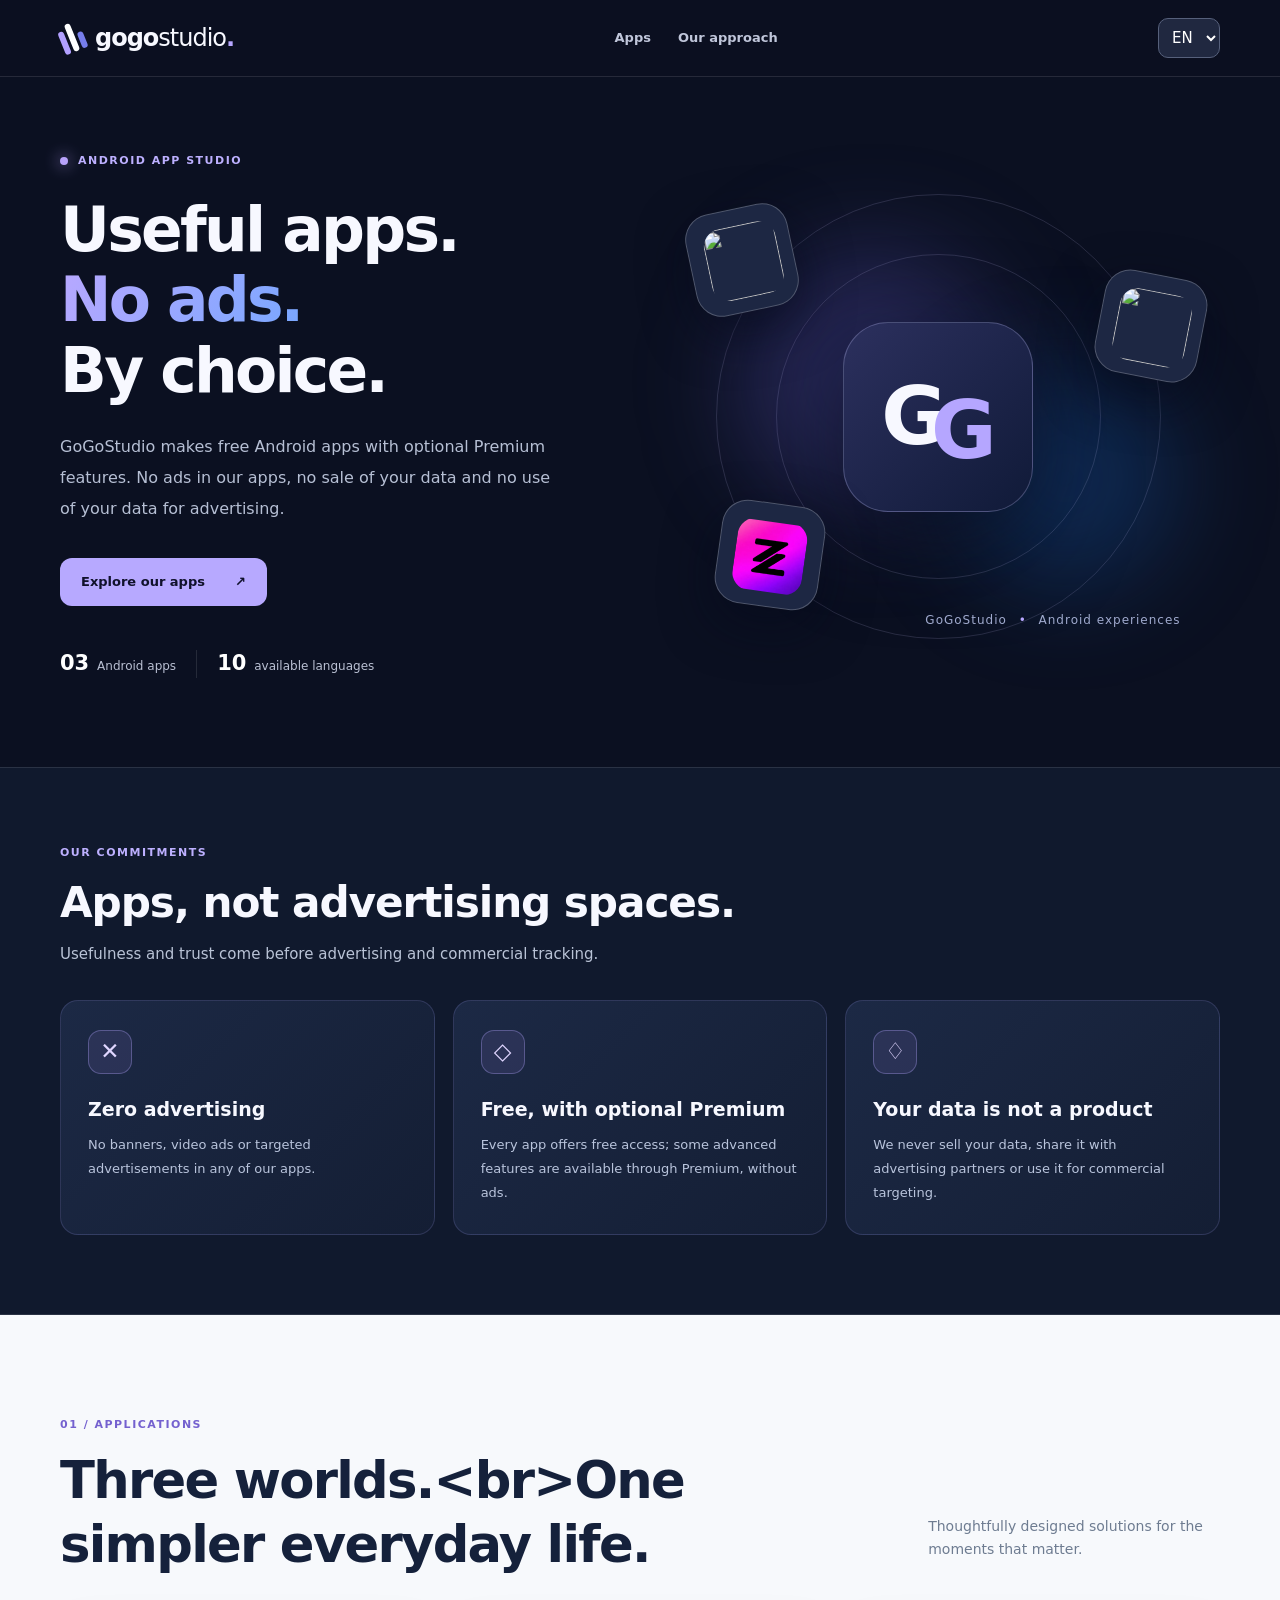
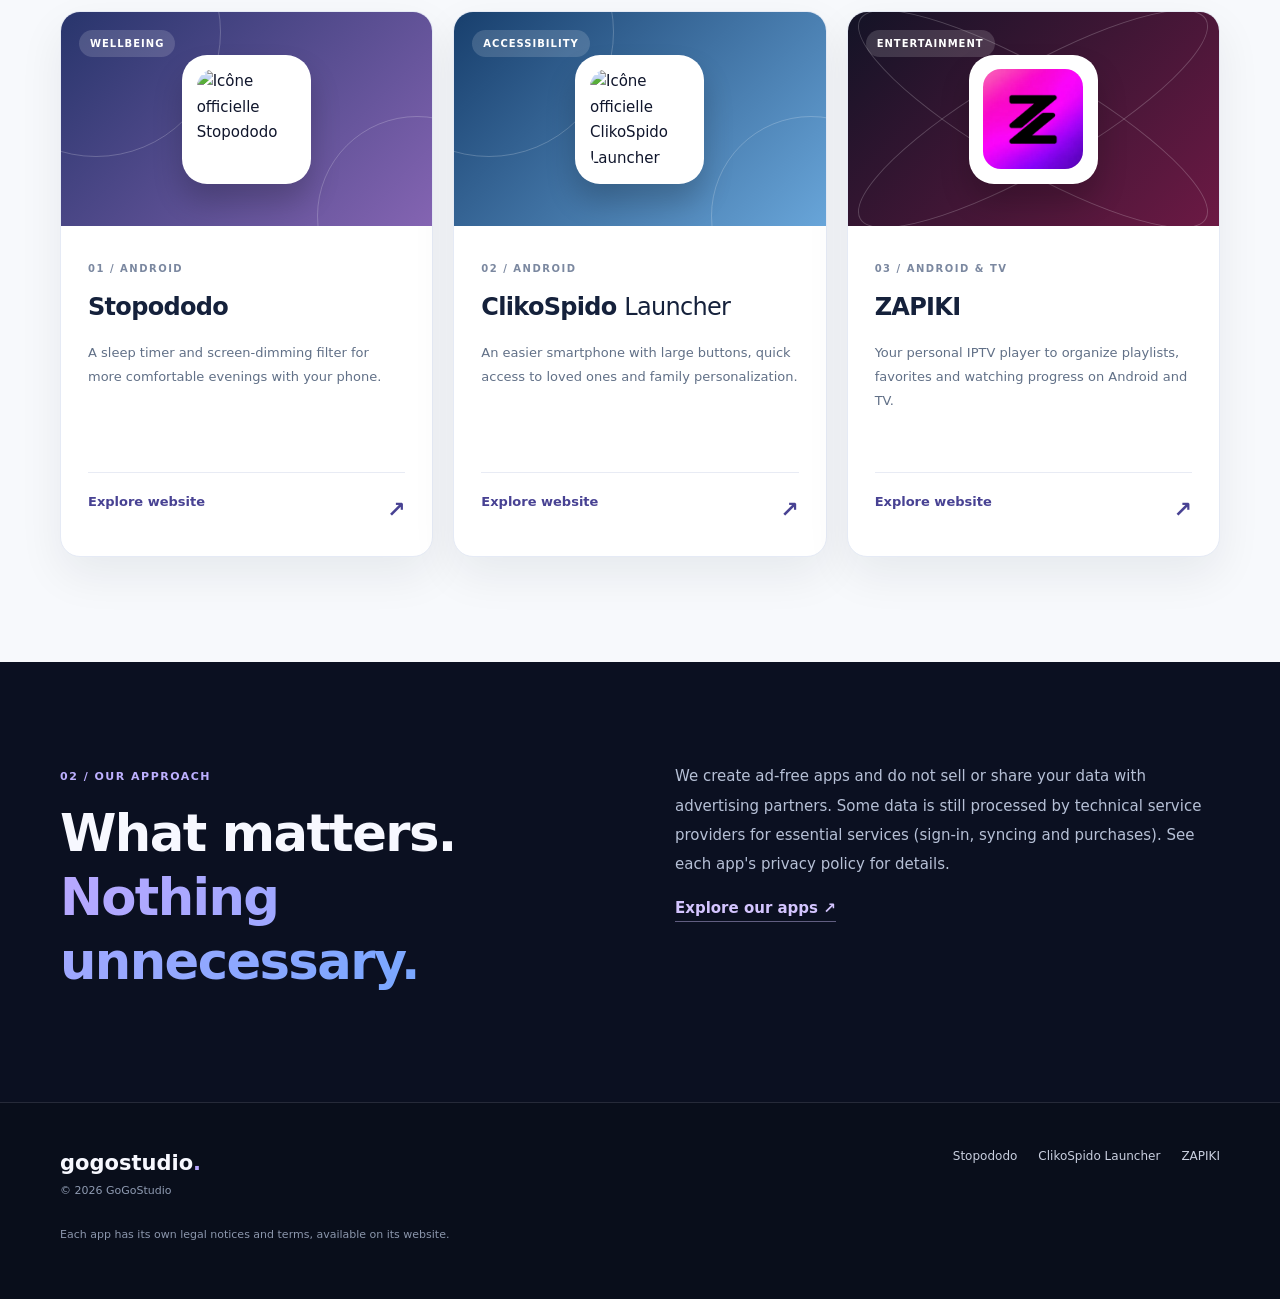
==== index.html @ 5881a37f "Afficher l’icône officielle ZAPIKI sur la page d’accueil" ====
<!doctype html>
<html lang="fr">
<head>
  <meta charset="utf-8">
  <meta name="viewport" content="width=device-width,initial-scale=1">
  <meta name="theme-color" content="#0b1021">
  <meta name="description" content="GoGoStudio crée des applications Android gratuites, sans publicité, avec des fonctionnalités Premium optionnelles et sans exploitation publicitaire de vos données.">
  <meta name="robots" content="index,follow,max-image-preview:large">
  <link rel="canonical" href="https://gogostudio.app/">
  <link rel="icon" type="image/svg+xml" href="favicon.svg">
  <link rel="stylesheet" href="styles.css">
  <meta property="og:type" content="website">
  <meta property="og:title" content="GoGoStudio — Applications Android gratuites, sans publicité">
  <meta property="og:description" content="Stopododo, ClikoSpido Launcher et ZAPIKI : applications gratuites, sans publicité, Premium optionnel et respect de la vie privée.">
  <meta property="og:url" content="https://gogostudio.app/">
  <title>GoGoStudio — Applications Android gratuites, sans publicité</title>
  <script type="application/ld+json">{"@context":"https://schema.org","@type":"WebSite","name":"GoGoStudio","url":"https://gogostudio.app/","inLanguage":["fr","en","es","it","de","nl","pt","ar","ja","ko"]}</script>
  <script defer src="app.js"></script>
</head>
<body>
  <a class="skip" href="#applications">Aller aux applications</a>
  <header class="topbar">
    <div class="wrap topbar-inner">
      <a class="brand" href="./" aria-label="GoGoStudio — accueil"><span class="brand-mark" aria-hidden="true"><span></span><span></span><span></span></span><span>gogo<span class="brand-light">studio</span><span class="brand-dot">.</span></span></a>
      <nav aria-label="Menu principal"><a href="#applications" data-i18n="navApps">Applications</a><a href="#about" data-i18n="navAbout">Notre approche</a></nav>
      <label class="lang-box"><span class="sr-only">Langue / Language</span><select id="lang" aria-label="Langue du site"><option value="fr">FR</option><option value="en">EN</option><option value="es">ES</option><option value="it">IT</option><option value="de">DE</option><option value="nl">NL</option><option value="pt">PT</option><option value="ar">AR</option><option value="ja">JA</option><option value="ko">KO</option></select></label>
    </div>
  </header>
  <main>
    <section class="hero wrap">
      <div class="hero-copy">
        <span class="eyebrow"><i></i><span data-i18n="eyebrow">LE STUDIO D'APPLICATIONS ANDROID</span></span>
        <h1 data-i18n-html="heroTitle">Des applications utiles.<br><em>Sans publicité.</em><br>Par choix.</h1>
        <p class="hero-sub" data-i18n="heroSub">GoGoStudio développe des applications Android gratuites, avec des fonctions Premium optionnelles. Aucune publicité dans nos applications, aucune revente ni utilisation publicitaire de vos données.</p>
        <a class="cta" href="#applications"><span data-i18n="discover">Découvrir nos applications</span><span aria-hidden="true">↗</span></a>
        <div class="trust"><span><b>03</b> <span data-i18n="threeApps">applications Android</span></span><span class="trust-line"></span><span><b>10</b> <span data-i18n="tenLang">langues disponibles</span></span></div>
      </div>
      <div class="hero-visual" aria-hidden="true">
        <div class="glow glow-one"></div><div class="glow glow-two"></div>
        <div class="orbit orbit-outer"></div><div class="orbit orbit-inner"></div>
        <div class="floating-card float-one"><img src="stopododo/assets/img/brand-icon.webp" width="56" height="56" alt=""></div>
        <div class="floating-card float-two"><img src="clikospido/assets/logo.webp" width="56" height="56" alt=""></div>
        <div class="floating-card float-three"><img src="assets/zapiki-icon.webp" width="56" height="56" alt=""></div>
        <div class="center-core"><span>G</span><span>G</span></div>
        <div class="hero-caption">GoGoStudio <span>•</span> Android experiences</div>
      </div>
    </section>
    <section class="commitments" id="engagements" aria-labelledby="commitments-title">
      <div class="wrap">
        <div class="commitments-head"><p class="section-index" data-i18n="commitIndex">NOS ENGAGEMENTS</p><h2 id="commitments-title" data-i18n="commitTitle">Des applications, pas des espaces publicitaires.</h2><p data-i18n="commitIntro">L'utilité et la confiance passent avant la publicité et le suivi commercial.</p></div>
        <div class="commitment-grid">
          <article class="commitment-card"><span class="commitment-icon" aria-hidden="true">✕</span><h3 data-i18n="noAdsTitle">Zéro publicité</h3><p data-i18n="noAdsDesc">Jamais de bannières, de vidéos publicitaires ou de publicités ciblées dans nos applications.</p></article>
          <article class="commitment-card"><span class="commitment-icon" aria-hidden="true">◇</span><h3 data-i18n="premiumTitle">Gratuit, avec Premium au choix</h3><p data-i18n="premiumDesc">Chaque application propose un accès gratuit ; certaines fonctionnalités avancées sont proposées en Premium, sans publicité.</p></article>
          <article class="commitment-card"><span class="commitment-icon" aria-hidden="true">♢</span><h3 data-i18n="privacyTitle">Vos données ne sont pas un produit</h3><p data-i18n="privacyDesc">Aucune vente de données, aucun partage avec des partenaires publicitaires et aucune exploitation à des fins de ciblage commercial.</p></article>
        </div>
      </div>
    </section>
    <section class="products" id="applications" aria-labelledby="products-title">
      <div class="wrap">
        <div class="section-header"><div><p class="section-index">01 / APPLICATIONS</p><h2 id="products-title" data-i18n="appsTitle">Trois univers.<br>Un quotidien simplifié.</h2></div><p data-i18n="appsIntro">Des solutions pensées avec soin, pour vous accompagner là où vous en avez besoin.</p></div>
        <div class="product-grid">
          <article class="product-card stopododo"><div class="card-banner"><span class="card-tag" data-i18n="tagSleep">BIEN-ÊTRE</span><a class="product-image product-image-link" href="stopododo/" aria-label="Ouvrir le site officiel Stopododo"><img src="stopododo/assets/img/brand-icon.webp" width="100" height="100" alt="Icône officielle Stopododo" loading="lazy"></a><div class="moon moon-one"></div><div class="moon moon-two"></div></div><div class="card-content"><p class="kicker">01 / ANDROID</p><h3>Stopododo</h3><p data-i18n="stopDesc">Un minuteur de sommeil et un filtre de luminosité pour profiter de vos soirées sur smartphone, à votre rythme.</p><a class="card-link" href="stopododo/" data-slug="stopododo"><span data-i18n="visit">Explorer le site</span><span aria-hidden="true">↗</span></a></div></article>
          <article class="product-card clikospido"><div class="card-banner"><span class="card-tag" data-i18n="tagSimple">ACCESSIBILITÉ</span><a class="product-image product-image-link" href="clikospido/" aria-label="Ouvrir le site officiel ClikoSpido Launcher"><img src="clikospido/assets/logo.webp" width="100" height="100" alt="Icône officielle ClikoSpido Launcher" loading="lazy"></a><div class="rings ring-one"></div><div class="rings ring-two"></div></div><div class="card-content"><p class="kicker">02 / ANDROID</p><h3>ClikoSpido <span>Launcher</span></h3><p data-i18n="clikoDesc">Le smartphone plus accessible : grandes touches, proches à portée de main et personnalisation pour toute la famille.</p><a class="card-link" href="clikospido/" data-slug="clikospido"><span data-i18n="visit">Explorer le site</span><span aria-hidden="true">↗</span></a></div></article>
          <article class="product-card zapiki"><div class="card-banner"><span class="card-tag" data-i18n="tagMedia">MULTIMÉDIA</span><a class="product-image product-image-link" href="zapiki/" aria-label="Ouvrir le site officiel ZAPIKI"><img src="assets/zapiki-icon.webp" width="100" height="100" alt="Icône officielle ZAPIKI" loading="lazy"></a><div class="beam beam-one"></div><div class="beam beam-two"></div></div><div class="card-content"><p class="kicker">03 / ANDROID &amp; TV</p><h3>ZAPIKI</h3><p data-i18n="zapDesc">Votre lecteur IPTV personnel pour organiser vos playlists, vos favoris et votre progression sur Android et TV.</p><a class="card-link" href="zapiki/" data-slug="zapiki"><span data-i18n="visit">Explorer le site</span><span aria-hidden="true">↗</span></a></div></article>
        </div>
      </div>
    </section>
    <section class="mission" id="about"><div class="wrap mission-inner"><div><p class="section-index" data-i18n="approach">02 / NOTRE APPROCHE</p><h2 data-i18n-html="missionTitle">L'essentiel.<br><em>Sans le superflu.</em></h2></div><div class="mission-copy"><p data-i18n="missionDesc">Nous créons des applications sans publicité et ne vendons ni ne partageons vos données avec des partenaires publicitaires. Certaines données sont toutefois traitées par des prestataires techniques pour les services essentiels (connexion, synchronisation, achats). Consultez la politique de confidentialité de chaque application pour les détails.</p><a href="#applications" class="mission-link" data-i18n="missionLink">Découvrir nos applications ↗</a></div></div></section>
  </main>
  <footer class="footer"><div class="wrap footer-inner"><div class="brand-footer">gogostudio<span>.</span><small>© 2026 GoGoStudio</small></div><div class="footer-links"><a href="stopododo/">Stopododo</a><a href="clikospido/">ClikoSpido Launcher</a><a href="zapiki/">ZAPIKI</a></div><p data-i18n="copyright">Chaque application possède ses propres mentions légales et conditions d'utilisation, accessibles depuis son site.</p></div></footer>
</body>
</html>
---- styles.css ----
:root{color-scheme:dark;--bg:#0b1021;--surface:#141e35;--text:#f7f8ff;--muted:#adb8d0;--accent:#b7a6ff;--line:rgba(255,255,255,.11)}*{box-sizing:border-box}html{scroll-behavior:smooth}body{margin:0;background:var(--bg);color:var(--text);font:400 15px/1.7 system-ui,-apple-system,"Segoe UI",Roboto,Arial,sans-serif}a{color:inherit;text-decoration:none}img{max-width:100%}button,select{font:inherit}.wrap{width:min(1160px,calc(100% - 48px));margin-inline:auto}.sr-only{position:absolute;width:1px;height:1px;overflow:hidden;clip:rect(0,0,0,0);white-space:nowrap}.skip{position:absolute;top:-100px;left:15px;background:white;color:#131426;padding:8px 16px;z-index:99}.skip:focus{top:12px}.topbar{border-bottom:1px solid var(--line);background:#0b1021ee;position:relative;z-index:3}.topbar-inner{min-height:76px;display:flex;align-items:center;justify-content:space-between;gap:22px}.brand{font-size:24px;font-weight:800;letter-spacing:-1px;display:flex;align-items:center;gap:11px}.brand-light{font-weight:400}.brand-dot,.brand-footer>span{color:var(--accent)}.brand-mark{display:inline-flex;align-items:flex-end;gap:3px;transform:rotate(-22deg);height:29px}.brand-mark span{display:block;width:6px;height:24px;background:#b2a0ff;border-radius:8px}.brand-mark span:nth-child(2){height:29px;background:white}.brand-mark span:nth-child(3){height:17px;background:#767deb}.topbar nav{display:flex;gap:27px;font-size:13px;color:#c0c6da;font-weight:600}.topbar nav a:hover{color:white}.lang-box select{background:#202840;border:1px solid #56607b;color:white;padding:9px;border-radius:10px;cursor:pointer}.hero{min-height:645px;display:grid;grid-template-columns:1fr 1fr;align-items:center;gap:32px;padding:75px 0 85px}.eyebrow,.section-index{display:flex;align-items:center;gap:10px;color:#bdb0ff;letter-spacing:1.5px;font-size:11px;font-weight:800}.eyebrow i{width:8px;height:8px;background:#b8a2fa;border-radius:50%;box-shadow:0 0 16px #b8a2fa}.hero-copy{position:relative;z-index:1}.hero h1{font-size:clamp(42px,4.8vw,72px);line-height:1.15;letter-spacing:-2.7px;margin:24px 0}.hero h1 em,.mission h2 em{font-style:normal;background:linear-gradient(120deg,#b9a8ff,#78a7ff);color:transparent;background-clip:text}.hero-sub{color:#b6bfd4;font-size:16px;line-height:1.95;max-width:510px}.cta{display:inline-flex;align-items:center;justify-content:space-between;gap:30px;background:#b7a9ff;color:#10112b;padding:13px 21px;border-radius:12px;margin-top:18px;font-size:13px;font-weight:800;transition:transform .2s}.cta:hover{transform:translateY(-3px)}.trust{display:flex;align-items:center;gap:20px;margin-top:40px;color:#bac0d3;font-size:12px}.trust b{color:white;font-size:21px;margin-right:4px}.trust-line{height:28px;border-left:1px solid var(--line)}.hero-visual{min-height:475px;display:grid;place-items:center;position:relative;isolation:isolate}.glow{position:absolute;filter:blur(50px);border-radius:50%;z-index:-1}.glow-one{width:260px;height:260px;background:#4e48a16e;top:15%;left:15%}.glow-two{width:220px;height:220px;background:#1a69c94a;bottom:14%;right:8%}.orbit{position:absolute;border:1px solid #cccaff26;border-radius:50%}.orbit-outer{width:445px;height:445px}.orbit-inner{width:325px;height:325px}.center-core{height:190px;width:190px;border:1px solid #ccccff44;border-radius:45px;background:linear-gradient(135deg,#2c305e,#101a38);box-shadow:0 25px 95px #050a18a8;display:flex;align-items:center;justify-content:center;font-size:80px;font-weight:900;letter-spacing:-20px;padding-right:22px}.center-core span:last-child{color:#b5a6ff;transform:translate(4px,14px)}.floating-card{position:absolute;display:grid;place-items:center;width:104px;height:104px;padding:16px;border:1px solid #ffffff38;border-radius:26px;background:#1d2743;box-shadow:0 18px 50px #060a1b8c}.floating-card img{width:73px;height:73px;object-fit:contain;border-radius:18px}.float-one{top:6%;left:6%;transform:rotate(-12deg)}.float-two{right:3%;top:20%;transform:rotate(11deg)}.float-three{left:11%;bottom:10%;transform:rotate(8deg)}.hero-caption{position:absolute;bottom:5%;right:7%;color:#a0aace;font-size:12px;letter-spacing:1px}.hero-caption span{color:#b7a7ff;margin:0 7px}.commitments{padding:65px 0 79px;background:#10192d;border-block:1px solid var(--line)}.commitments-head{max-width:790px;margin-bottom:32px}.commitments-head h2{font-size:clamp(26px,3.3vw,43px);line-height:1.18;letter-spacing:-1.1px;margin:15px 0}.commitments-head>p:last-child{color:#b9c3d6}.commitment-grid{display:grid;grid-template-columns:repeat(3,minmax(0,1fr));gap:18px}.commitment-card{background:linear-gradient(135deg,#1c2945,#141e34);border:1px solid #a9a0f82c;border-radius:18px;padding:29px 27px}.commitment-icon{width:44px;height:44px;display:grid;place-items:center;background:#af99ff1b;color:#e0d6ff;border:1px solid #b5a5ff55;border-radius:13px;font-size:23px}.commitment-card h3{margin:19px 0 8px;font-size:19px}.commitment-card p{margin:0;font-size:13px;line-height:1.85;color:#b9c4dc}.products{background:#f7f9fc;color:#15213b;padding:90px 0 105px}.section-header{display:flex;gap:40px;justify-content:space-between;align-items:end;margin-bottom:35px}.section-header h2{font-size:clamp(34px,4vw,54px);letter-spacing:-1.7px;line-height:1.25;margin:13px 0 0}.section-header>p{max-width:310px;font-size:14px;color:#6e7c91}.products .section-index{color:#7461cf}.product-grid{display:grid;grid-template-columns:repeat(3,minmax(0,1fr));gap:20px}.product-card{background:white;border:1px solid #e5eaf5;border-radius:20px;overflow:hidden;box-shadow:0 18px 45px #10182e12;transition:transform .2s}.product-card:hover{transform:translateY(-5px)}.card-banner{position:relative;overflow:hidden;height:214px;display:grid;place-items:center}.stopododo .card-banner{background:linear-gradient(135deg,#28356c,#8464b2)}.clikospido .card-banner{background:linear-gradient(135deg,#183f6d,#68a5d9)}.zapiki .card-banner{background:linear-gradient(135deg,#131326,#6c1944)}.card-tag{position:absolute;top:18px;left:18px;color:white;font-size:10px;font-weight:800;letter-spacing:1px;background:#ffffff26;border-radius:20px;padding:5px 11px}.product-image{z-index:1;display:grid;place-items:center;background:#fff;color:#10162c;width:129px;height:129px;padding:13px;border-radius:25px;box-shadow:0 18px 30px #0003;transition:transform .2s}.product-image:hover,.product-image:focus-visible{transform:scale(1.07)}.product-image img{object-fit:contain;width:100px;height:100px;border-radius:18px}.moon,.rings,.beam{position:absolute;border:1px solid #ffffff35;border-radius:50%}.moon-one,.ring-one{width:250px;height:250px;left:-90px;top:-105px}.moon-two,.ring-two{width:200px;height:200px;right:-85px;bottom:-90px}.beam-one{width:400px;height:100px;transform:rotate(30deg)}.beam-two{width:400px;height:100px;transform:rotate(-30deg)}.card-content{padding:24px 27px 28px}.kicker{font-size:10px;color:#7b88a0;font-weight:800;letter-spacing:1.5px}.card-content h3{font-size:24px;letter-spacing:-.7px;margin:5px 0}.card-content h3 span{font-weight:400}.card-content>p:not(.kicker){color:#617087;font-size:13px;line-height:1.85;min-height:118px}.card-link{display:flex;justify-content:space-between;border-top:1px solid #e8ebf4;padding-top:18px;font-size:13px;color:#484293;font-weight:800}.card-link span:last-child{font-size:22px}.mission{padding:95px 0;border-bottom:1px solid var(--line)}.mission-inner{display:grid;grid-template-columns:1fr 1fr;gap:70px;align-items:start}.mission h2{font-size:clamp(34px,4vw,55px);letter-spacing:-1.6px;line-height:1.25;margin:14px 0}.mission-copy p{color:#b6c0d6;line-height:1.95;margin:5px 0 17px}.mission-link{font-weight:700;color:#d4c5ff;border-bottom:1px solid #d4c5ff6e;padding-bottom:4px}.footer{padding:43px 0;background:#090e1b}.footer-inner{display:grid;grid-template-columns:1fr auto;gap:15px}.brand-footer{font-size:21px;font-weight:800}.brand-footer small{display:block;font-size:11px;color:#8f9bb2;font-weight:400}.footer-links{display:flex;flex-wrap:wrap;gap:21px;color:#c9cfdf;font-size:12px}.footer-links a:hover{text-decoration:underline}.footer-inner>p{grid-column:1/-1;color:#8b96ac;font-size:11px}a:focus-visible,select:focus-visible{outline:3px solid #c5afff;outline-offset:4px}@media(max-width:900px){.hero{grid-template-columns:1fr;min-height:0;padding-block:65px}.hero-visual{min-height:420px}.product-grid{grid-template-columns:repeat(2,minmax(0,1fr))}.commitment-grid{grid-template-columns:1fr}.section-header{align-items:start}.mission-inner{grid-template-columns:1fr;gap:16px}}@media(max-width:600px){.wrap{width:min(100% - 32px,500px)}.topbar-inner{gap:10px;min-height:66px}.brand{font-size:19px}.topbar nav{display:none}.hero{padding-block:43px}.hero h1{font-size:44px;letter-spacing:-1.9px}.hero-sub{font-size:14px}.hero-visual{min-height:315px}.orbit-outer{width:295px;height:295px}.orbit-inner{width:222px;height:222px}.center-core{width:137px;height:137px;font-size:61px;border-radius:32px}.floating-card{width:76px;height:76px;padding:12px;border-radius:19px}.floating-card img{width:56px;height:56px}.hero-caption{font-size:10px}.trust{gap:11px;font-size:10px}.trust b{font-size:17px}.commitments{padding-block:49px}.commitment-card{padding:22px}.products{padding-block:65px}.section-header{display:block}.section-header>p{margin-top:20px}.product-grid{grid-template-columns:1fr}.card-content>p:not(.kicker){min-height:0}.mission{padding-block:60px}.footer-inner{display:block}.footer-links{margin:24px 0}}@media(prefers-reduced-motion:reduce){html{scroll-behavior:auto}.cta,.product-card,.product-image{transition:none}}
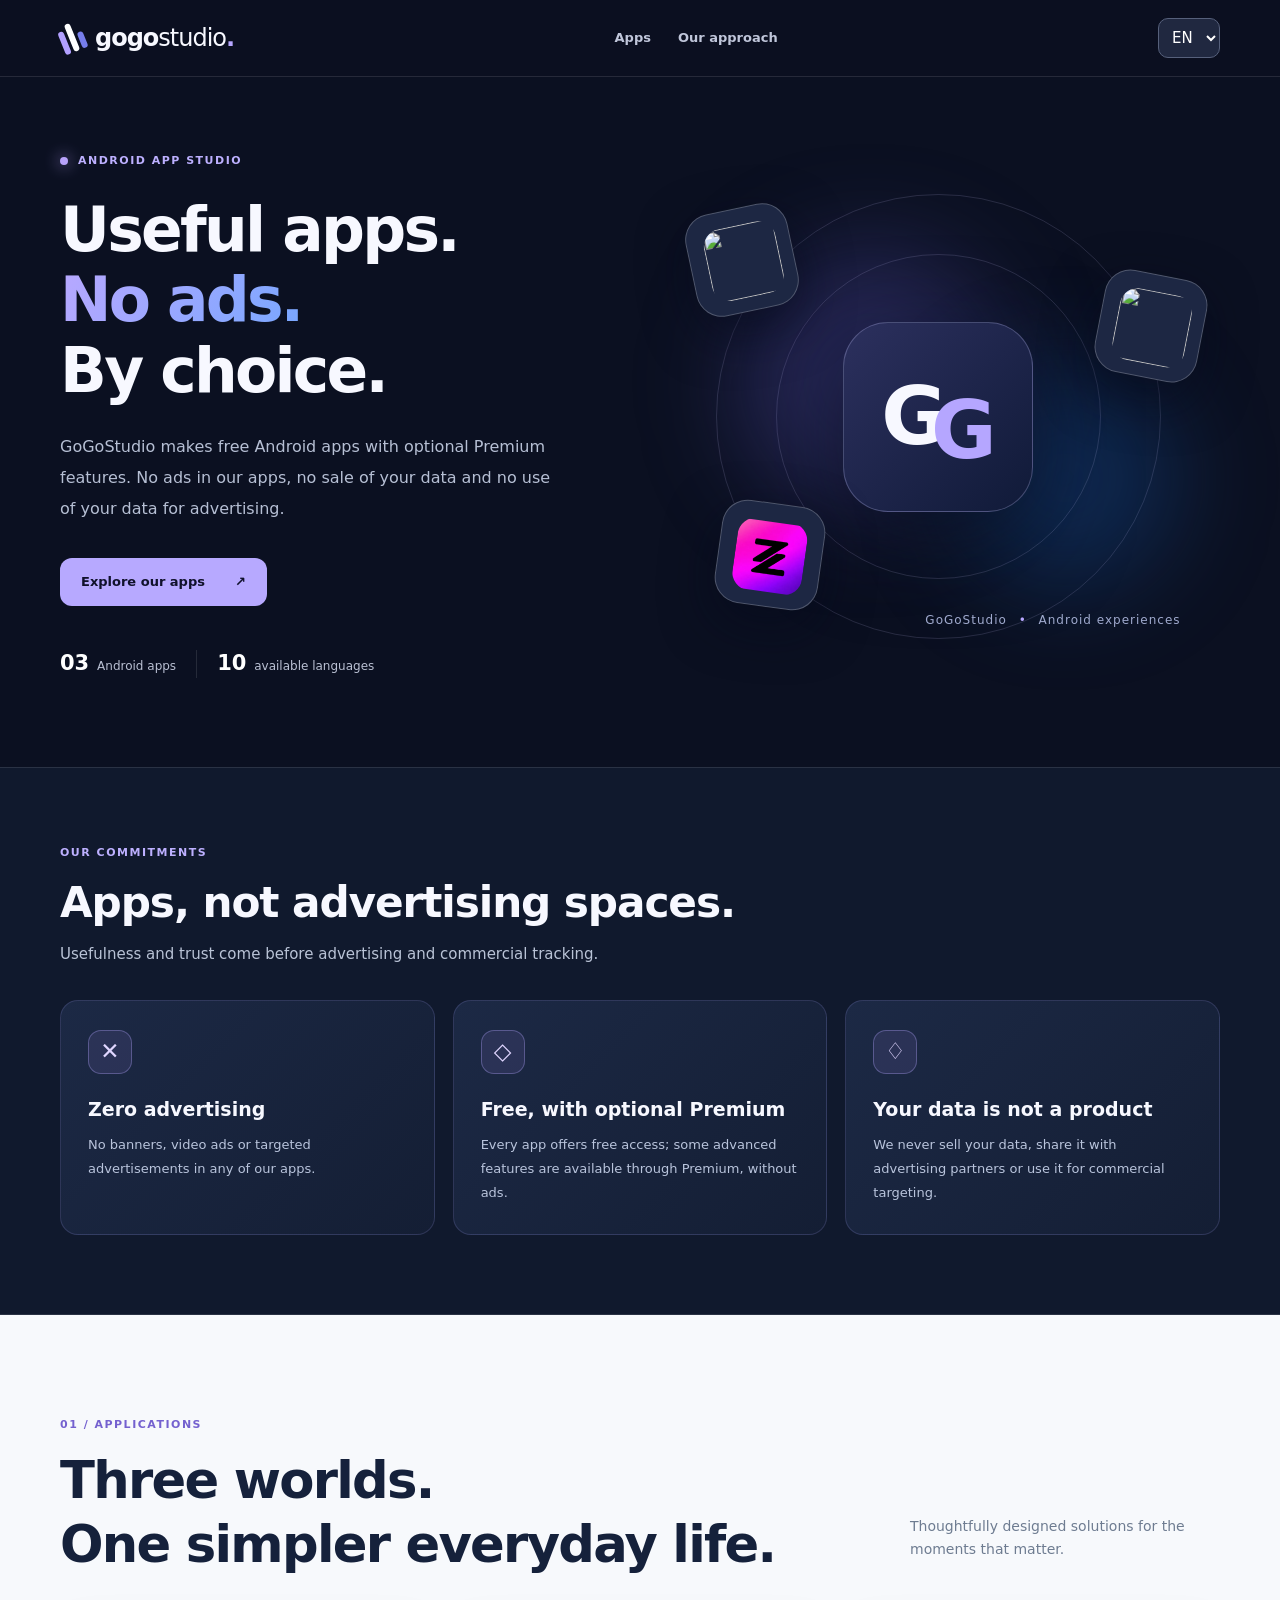
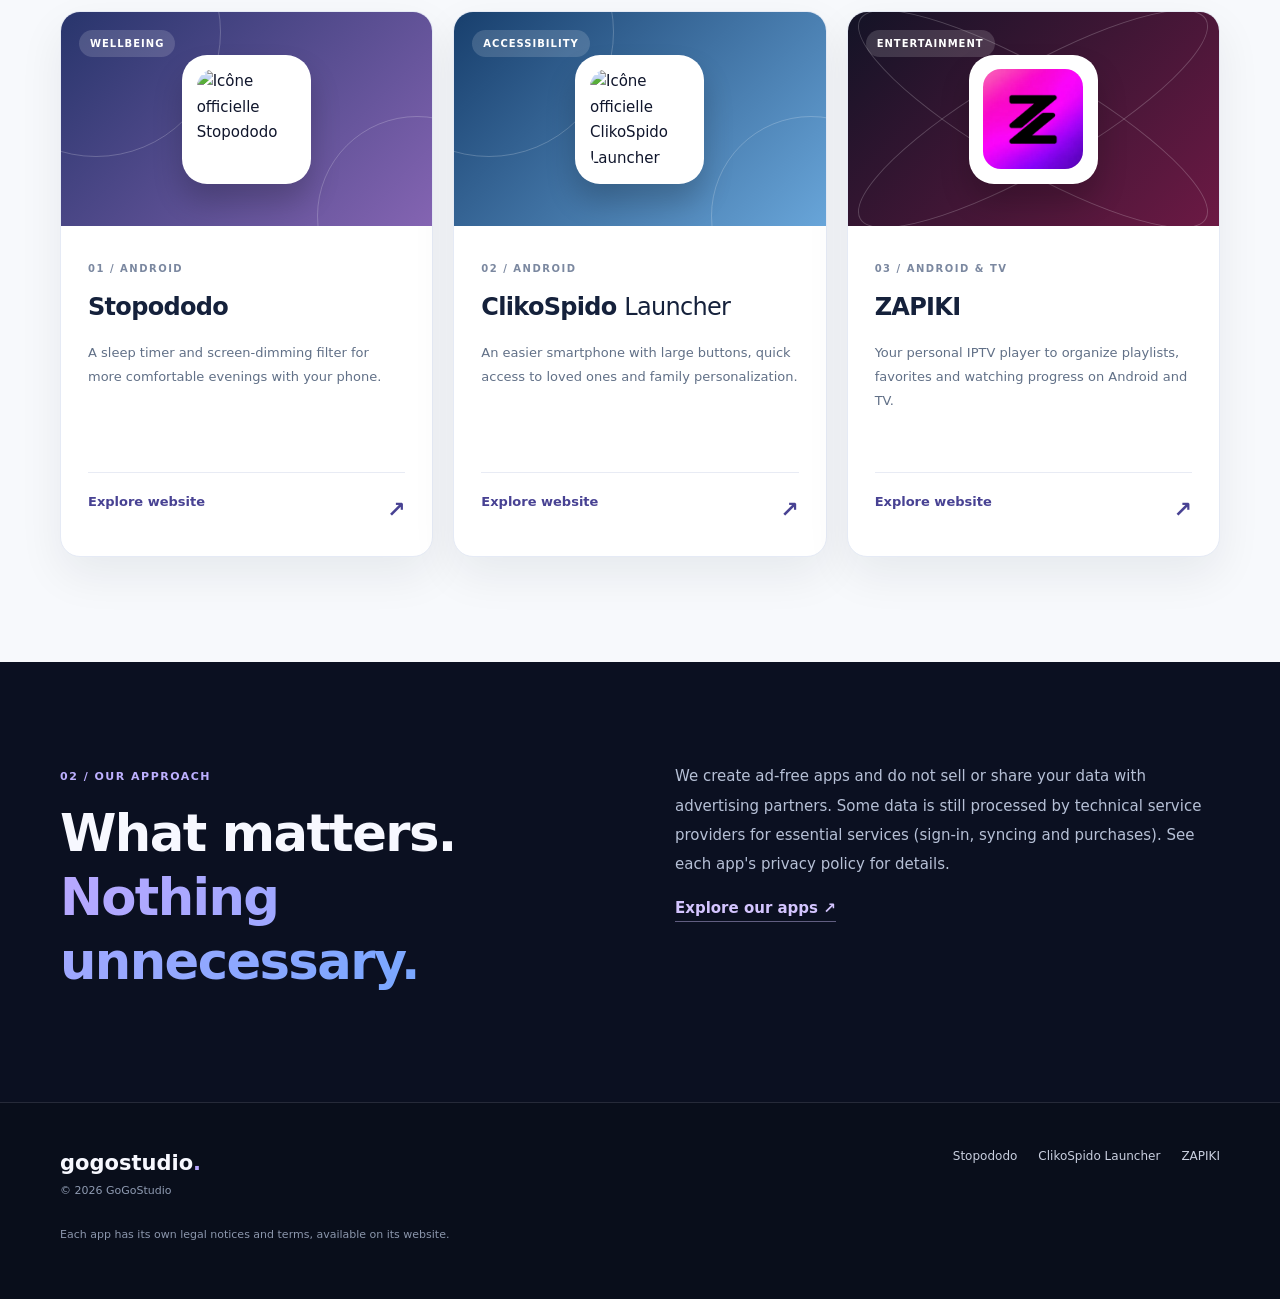
==== commit 8f486d6f: "Corriger le retour à la ligne du titre des applications sur mobile" ====
--- a/index.html
+++ b/index.html
@@ -57,7 +57,7 @@
     </section>
     <section class="products" id="applications" aria-labelledby="products-title">
       <div class="wrap">
-        <div class="section-header"><div><p class="section-index">01 / APPLICATIONS</p><h2 id="products-title" data-i18n="appsTitle">Trois univers.<br>Un quotidien simplifié.</h2></div><p data-i18n="appsIntro">Des solutions pensées avec soin, pour vous accompagner là où vous en avez besoin.</p></div>
+        <div class="section-header"><div><p class="section-index">01 / APPLICATIONS</p><h2 id="products-title" data-i18n-html="appsTitle">Trois univers.<br>Un quotidien simplifié.</h2></div><p data-i18n="appsIntro">Des solutions pensées avec soin, pour vous accompagner là où vous en avez besoin.</p></div>
         <div class="product-grid">
           <article class="product-card stopododo"><div class="card-banner"><span class="card-tag" data-i18n="tagSleep">BIEN-ÊTRE</span><a class="product-image product-image-link" href="stopododo/" aria-label="Ouvrir le site officiel Stopododo"><img src="stopododo/assets/img/brand-icon.webp" width="100" height="100" alt="Icône officielle Stopododo" loading="lazy"></a><div class="moon moon-one"></div><div class="moon moon-two"></div></div><div class="card-content"><p class="kicker">01 / ANDROID</p><h3>Stopododo</h3><p data-i18n="stopDesc">Un minuteur de sommeil et un filtre de luminosité pour profiter de vos soirées sur smartphone, à votre rythme.</p><a class="card-link" href="stopododo/" data-slug="stopododo"><span data-i18n="visit">Explorer le site</span><span aria-hidden="true">↗</span></a></div></article>
           <article class="product-card clikospido"><div class="card-banner"><span class="card-tag" data-i18n="tagSimple">ACCESSIBILITÉ</span><a class="product-image product-image-link" href="clikospido/" aria-label="Ouvrir le site officiel ClikoSpido Launcher"><img src="clikospido/assets/logo.webp" width="100" height="100" alt="Icône officielle ClikoSpido Launcher" loading="lazy"></a><div class="rings ring-one"></div><div class="rings ring-two"></div></div><div class="card-content"><p class="kicker">02 / ANDROID</p><h3>ClikoSpido <span>Launcher</span></h3><p data-i18n="clikoDesc">Le smartphone plus accessible : grandes touches, proches à portée de main et personnalisation pour toute la famille.</p><a class="card-link" href="clikospido/" data-slug="clikospido"><span data-i18n="visit">Explorer le site</span><span aria-hidden="true">↗</span></a></div></article>
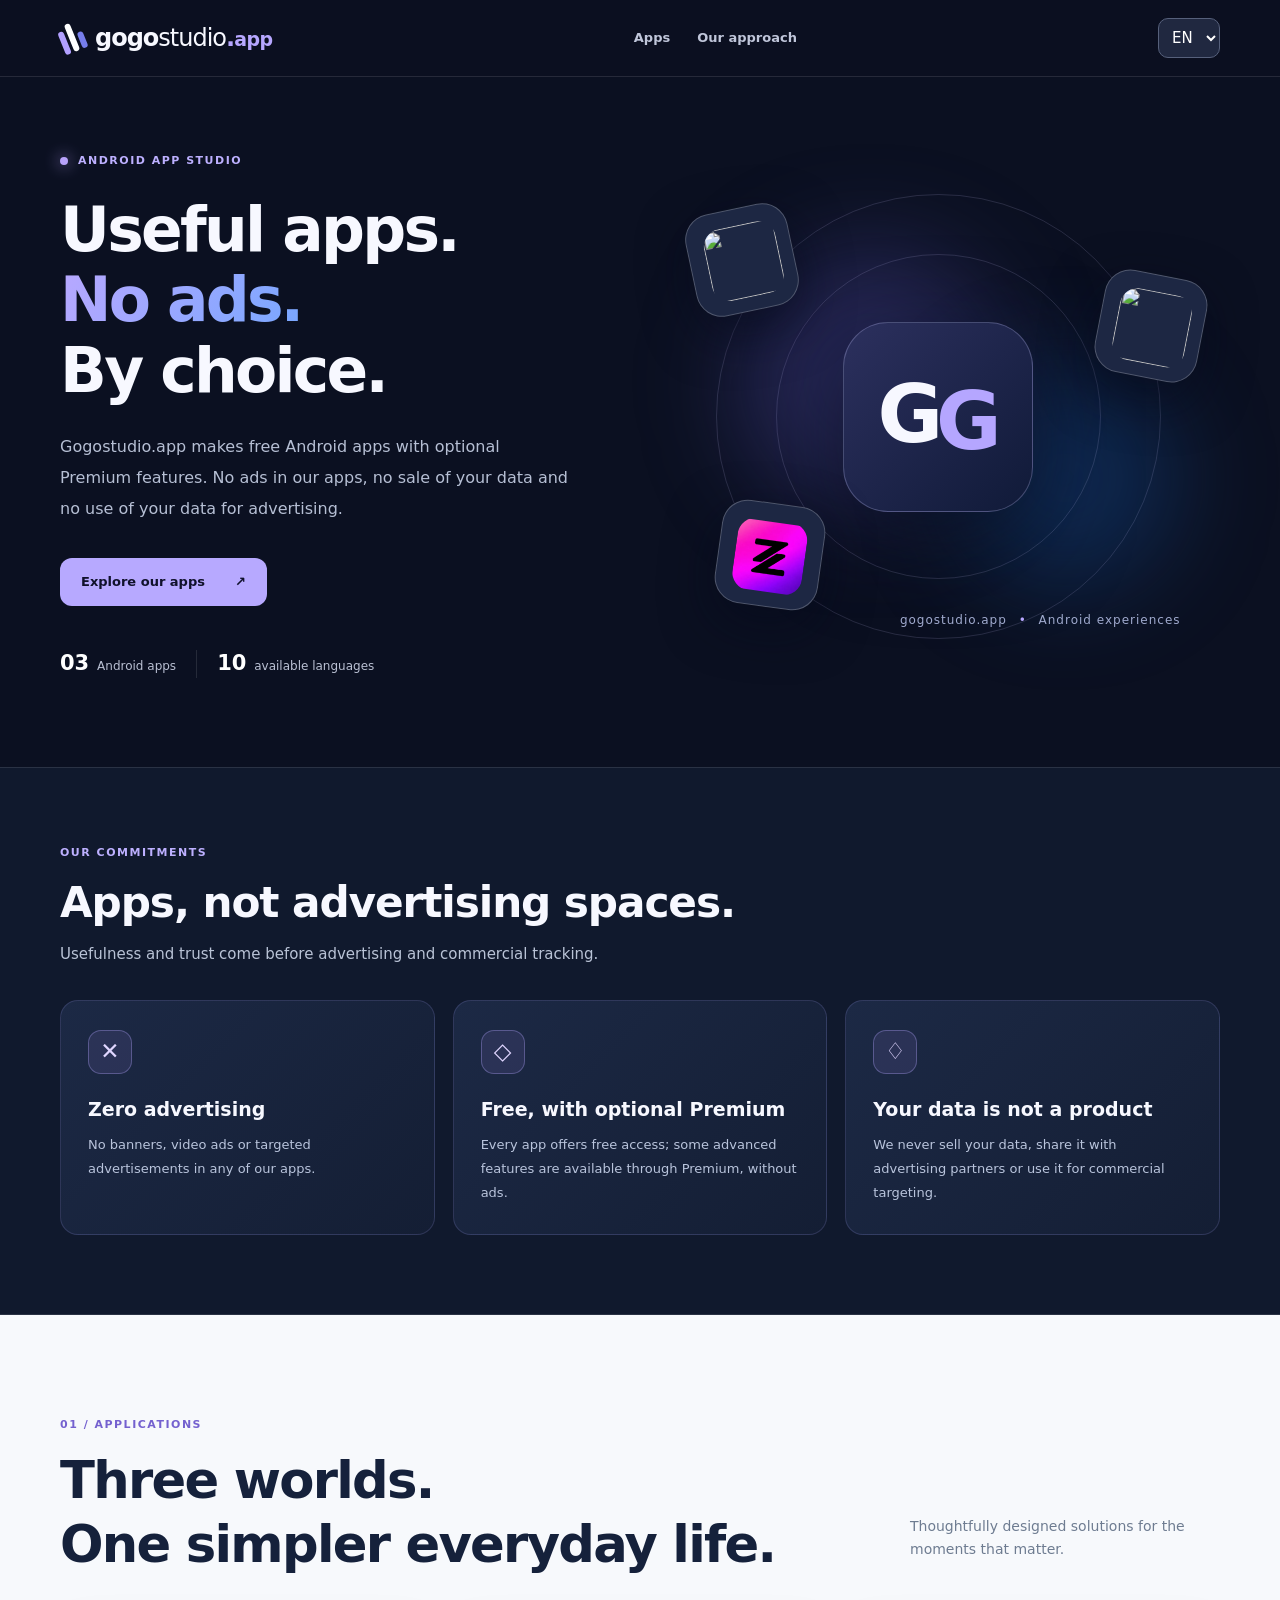
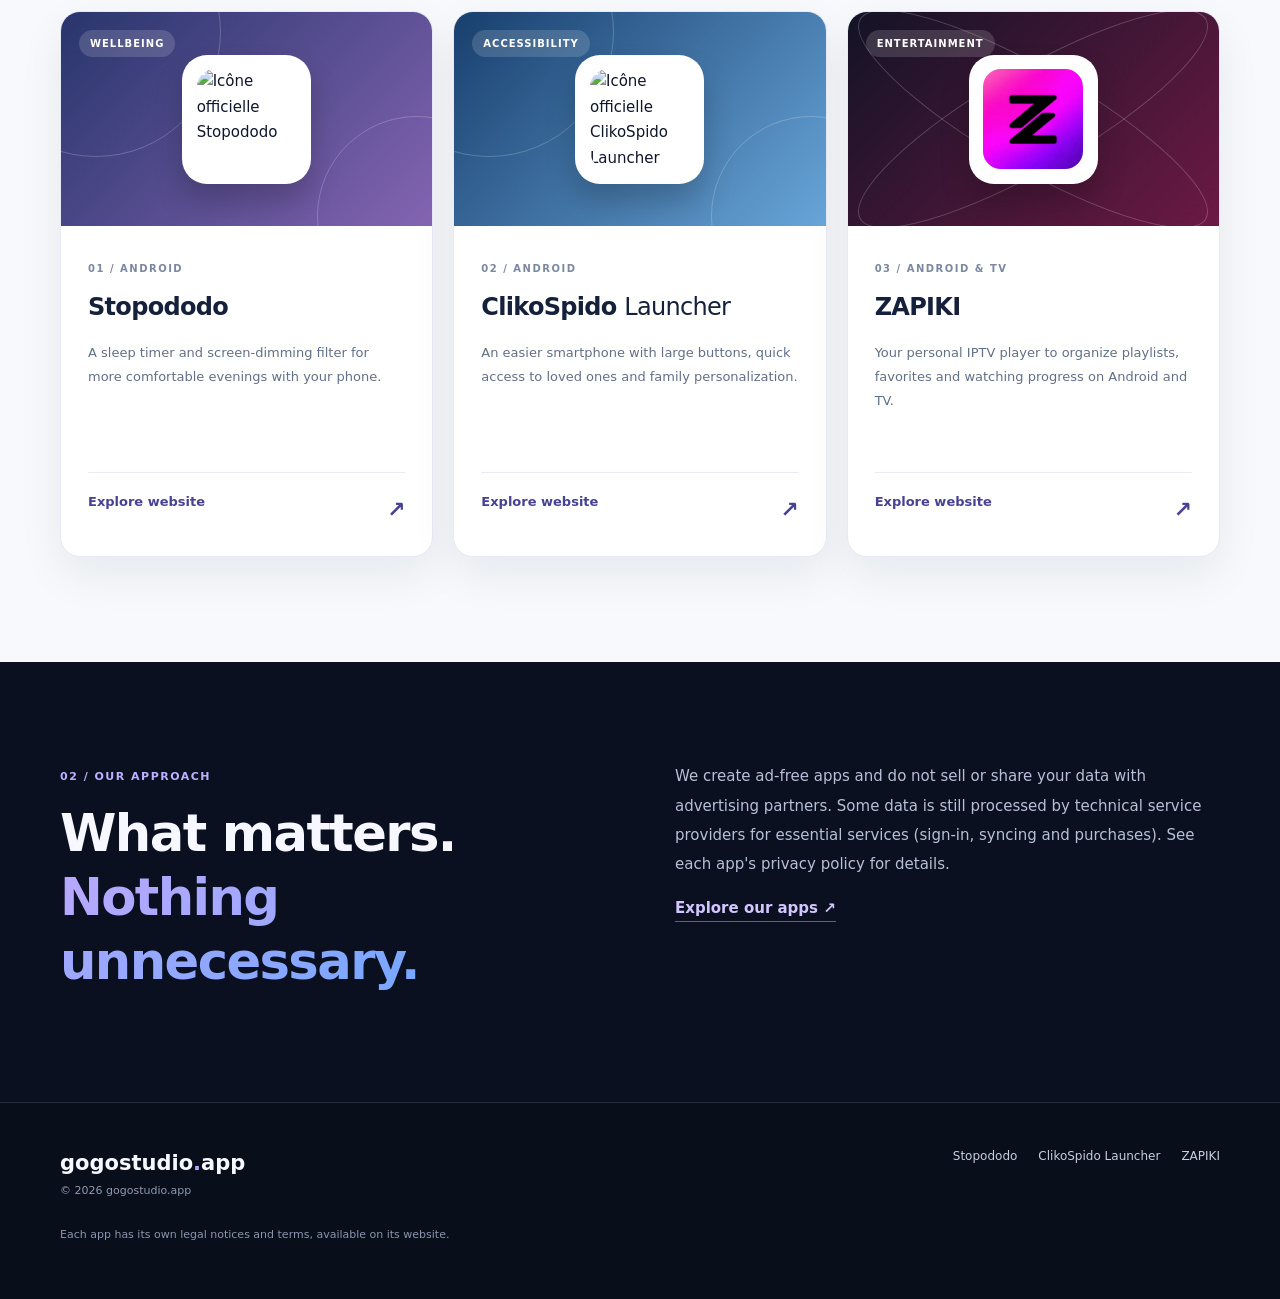
==== commit cc6d6276: "fix(site): nom officiel gogostudio.app et monogramme GG recentré" ====
--- a/index.html
+++ b/index.html
@@ -4,24 +4,24 @@
   <meta charset="utf-8">
   <meta name="viewport" content="width=device-width,initial-scale=1">
   <meta name="theme-color" content="#0b1021">
-  <meta name="description" content="GoGoStudio crée des applications Android gratuites, sans publicité, avec des fonctionnalités Premium optionnelles et sans exploitation publicitaire de vos données.">
+  <meta name="description" content="Gogostudio.app crée des applications Android gratuites, sans publicité, avec des fonctionnalités Premium optionnelles et sans exploitation publicitaire de vos données.">
   <meta name="robots" content="index,follow,max-image-preview:large">
   <link rel="canonical" href="https://gogostudio.app/">
   <link rel="icon" type="image/svg+xml" href="favicon.svg">
   <link rel="stylesheet" href="styles.css">
   <meta property="og:type" content="website">
-  <meta property="og:title" content="GoGoStudio — Applications Android gratuites, sans publicité">
+  <meta property="og:title" content="Gogostudio.app — Applications Android gratuites, sans publicité">
   <meta property="og:description" content="Stopododo, ClikoSpido Launcher et ZAPIKI : applications gratuites, sans publicité, Premium optionnel et respect de la vie privée.">
   <meta property="og:url" content="https://gogostudio.app/">
-  <title>GoGoStudio — Applications Android gratuites, sans publicité</title>
-  <script type="application/ld+json">{"@context":"https://schema.org","@type":"WebSite","name":"GoGoStudio","url":"https://gogostudio.app/","inLanguage":["fr","en","es","it","de","nl","pt","ar","ja","ko"]}</script>
+  <title>Gogostudio.app — Applications Android gratuites, sans publicité</title>
+  <script type="application/ld+json">{"@context":"https://schema.org","@type":"WebSite","name":"gogostudio.app","url":"https://gogostudio.app/","inLanguage":["fr","en","es","it","de","nl","pt","ar","ja","ko"]}</script>
   <script defer src="app.js"></script>
 </head>
 <body>
   <a class="skip" href="#applications">Aller aux applications</a>
   <header class="topbar">
     <div class="wrap topbar-inner">
-      <a class="brand" href="./" aria-label="GoGoStudio — accueil"><span class="brand-mark" aria-hidden="true"><span></span><span></span><span></span></span><span>gogo<span class="brand-light">studio</span><span class="brand-dot">.</span></span></a>
+      <a class="brand" href="./" aria-label="Gogostudio.app — accueil"><span class="brand-mark" aria-hidden="true"><span></span><span></span><span></span></span><span>gogo<span class="brand-light">studio</span><span class="brand-dot">.</span><span class="brand-app">app</span></span></a>
       <nav aria-label="Menu principal"><a href="#applications" data-i18n="navApps">Applications</a><a href="#about" data-i18n="navAbout">Notre approche</a></nav>
       <label class="lang-box"><span class="sr-only">Langue / Language</span><select id="lang" aria-label="Langue du site"><option value="fr">FR</option><option value="en">EN</option><option value="es">ES</option><option value="it">IT</option><option value="de">DE</option><option value="nl">NL</option><option value="pt">PT</option><option value="ar">AR</option><option value="ja">JA</option><option value="ko">KO</option></select></label>
     </div>
@@ -31,7 +31,7 @@
       <div class="hero-copy">
         <span class="eyebrow"><i></i><span data-i18n="eyebrow">LE STUDIO D'APPLICATIONS ANDROID</span></span>
         <h1 data-i18n-html="heroTitle">Des applications utiles.<br><em>Sans publicité.</em><br>Par choix.</h1>
-        <p class="hero-sub" data-i18n="heroSub">GoGoStudio développe des applications Android gratuites, avec des fonctions Premium optionnelles. Aucune publicité dans nos applications, aucune revente ni utilisation publicitaire de vos données.</p>
+        <p class="hero-sub" data-i18n="heroSub">Gogostudio.app développe des applications Android gratuites, avec des fonctions Premium optionnelles. Aucune publicité dans nos applications, aucune revente ni utilisation publicitaire de vos données.</p>
         <a class="cta" href="#applications"><span data-i18n="discover">Découvrir nos applications</span><span aria-hidden="true">↗</span></a>
         <div class="trust"><span><b>03</b> <span data-i18n="threeApps">applications Android</span></span><span class="trust-line"></span><span><b>10</b> <span data-i18n="tenLang">langues disponibles</span></span></div>
       </div>
@@ -42,7 +42,7 @@
         <div class="floating-card float-two"><img src="clikospido/assets/logo.webp" width="56" height="56" alt=""></div>
         <div class="floating-card float-three"><img src="assets/zapiki-icon.webp" width="56" height="56" alt=""></div>
         <div class="center-core"><span>G</span><span>G</span></div>
-        <div class="hero-caption">GoGoStudio <span>•</span> Android experiences</div>
+        <div class="hero-caption">gogostudio.app <span>•</span> Android experiences</div>
       </div>
     </section>
     <section class="commitments" id="engagements" aria-labelledby="commitments-title">
@@ -67,6 +67,6 @@
     </section>
     <section class="mission" id="about"><div class="wrap mission-inner"><div><p class="section-index" data-i18n="approach">02 / NOTRE APPROCHE</p><h2 data-i18n-html="missionTitle">L'essentiel.<br><em>Sans le superflu.</em></h2></div><div class="mission-copy"><p data-i18n="missionDesc">Nous créons des applications sans publicité et ne vendons ni ne partageons vos données avec des partenaires publicitaires. Certaines données sont toutefois traitées par des prestataires techniques pour les services essentiels (connexion, synchronisation, achats). Consultez la politique de confidentialité de chaque application pour les détails.</p><a href="#applications" class="mission-link" data-i18n="missionLink">Découvrir nos applications ↗</a></div></div></section>
   </main>
-  <footer class="footer"><div class="wrap footer-inner"><div class="brand-footer">gogostudio<span>.</span><small>© 2026 GoGoStudio</small></div><div class="footer-links"><a href="stopododo/">Stopododo</a><a href="clikospido/">ClikoSpido Launcher</a><a href="zapiki/">ZAPIKI</a></div><p data-i18n="copyright">Chaque application possède ses propres mentions légales et conditions d'utilisation, accessibles depuis son site.</p></div></footer>
+  <footer class="footer"><div class="wrap footer-inner"><div class="brand-footer">gogostudio<span>.</span>app<small>© 2026 gogostudio.app</small></div><div class="footer-links"><a href="stopododo/">Stopododo</a><a href="clikospido/">ClikoSpido Launcher</a><a href="zapiki/">ZAPIKI</a></div><p data-i18n="copyright">Chaque application possède ses propres mentions légales et conditions d'utilisation, accessibles depuis son site.</p></div></footer>
 </body>
 </html>
--- a/styles.css
+++ b/styles.css
@@ -1 +1,10 @@
-:root{color-scheme:dark;--bg:#0b1021;--surface:#141e35;--text:#f7f8ff;--muted:#adb8d0;--accent:#b7a6ff;--line:rgba(255,255,255,.11)}*{box-sizing:border-box}html{scroll-behavior:smooth}body{margin:0;background:var(--bg);color:var(--text);font:400 15px/1.7 system-ui,-apple-system,"Segoe UI",Roboto,Arial,sans-serif}a{color:inherit;text-decoration:none}img{max-width:100%}button,select{font:inherit}.wrap{width:min(1160px,calc(100% - 48px));margin-inline:auto}.sr-only{position:absolute;width:1px;height:1px;overflow:hidden;clip:rect(0,0,0,0);white-space:nowrap}.skip{position:absolute;top:-100px;left:15px;background:white;color:#131426;padding:8px 16px;z-index:99}.skip:focus{top:12px}.topbar{border-bottom:1px solid var(--line);background:#0b1021ee;position:relative;z-index:3}.topbar-inner{min-height:76px;display:flex;align-items:center;justify-content:space-between;gap:22px}.brand{font-size:24px;font-weight:800;letter-spacing:-1px;display:flex;align-items:center;gap:11px}.brand-light{font-weight:400}.brand-dot,.brand-footer>span{color:var(--accent)}.brand-mark{display:inline-flex;align-items:flex-end;gap:3px;transform:rotate(-22deg);height:29px}.brand-mark span{display:block;width:6px;height:24px;background:#b2a0ff;border-radius:8px}.brand-mark span:nth-child(2){height:29px;background:white}.brand-mark span:nth-child(3){height:17px;background:#767deb}.topbar nav{display:flex;gap:27px;font-size:13px;color:#c0c6da;font-weight:600}.topbar nav a:hover{color:white}.lang-box select{background:#202840;border:1px solid #56607b;color:white;padding:9px;border-radius:10px;cursor:pointer}.hero{min-height:645px;display:grid;grid-template-columns:1fr 1fr;align-items:center;gap:32px;padding:75px 0 85px}.eyebrow,.section-index{display:flex;align-items:center;gap:10px;color:#bdb0ff;letter-spacing:1.5px;font-size:11px;font-weight:800}.eyebrow i{width:8px;height:8px;background:#b8a2fa;border-radius:50%;box-shadow:0 0 16px #b8a2fa}.hero-copy{position:relative;z-index:1}.hero h1{font-size:clamp(42px,4.8vw,72px);line-height:1.15;letter-spacing:-2.7px;margin:24px 0}.hero h1 em,.mission h2 em{font-style:normal;background:linear-gradient(120deg,#b9a8ff,#78a7ff);color:transparent;background-clip:text}.hero-sub{color:#b6bfd4;font-size:16px;line-height:1.95;max-width:510px}.cta{display:inline-flex;align-items:center;justify-content:space-between;gap:30px;background:#b7a9ff;color:#10112b;padding:13px 21px;border-radius:12px;margin-top:18px;font-size:13px;font-weight:800;transition:transform .2s}.cta:hover{transform:translateY(-3px)}.trust{display:flex;align-items:center;gap:20px;margin-top:40px;color:#bac0d3;font-size:12px}.trust b{color:white;font-size:21px;margin-right:4px}.trust-line{height:28px;border-left:1px solid var(--line)}.hero-visual{min-height:475px;display:grid;place-items:center;position:relative;isolation:isolate}.glow{position:absolute;filter:blur(50px);border-radius:50%;z-index:-1}.glow-one{width:260px;height:260px;background:#4e48a16e;top:15%;left:15%}.glow-two{width:220px;height:220px;background:#1a69c94a;bottom:14%;right:8%}.orbit{position:absolute;border:1px solid #cccaff26;border-radius:50%}.orbit-outer{width:445px;height:445px}.orbit-inner{width:325px;height:325px}.center-core{height:190px;width:190px;border:1px solid #ccccff44;border-radius:45px;background:linear-gradient(135deg,#2c305e,#101a38);box-shadow:0 25px 95px #050a18a8;display:flex;align-items:center;justify-content:center;font-size:80px;font-weight:900;letter-spacing:-20px;padding-right:22px}.center-core span:last-child{color:#b5a6ff;transform:translate(4px,14px)}.floating-card{position:absolute;display:grid;place-items:center;width:104px;height:104px;padding:16px;border:1px solid #ffffff38;border-radius:26px;background:#1d2743;box-shadow:0 18px 50px #060a1b8c}.floating-card img{width:73px;height:73px;object-fit:contain;border-radius:18px}.float-one{top:6%;left:6%;transform:rotate(-12deg)}.float-two{right:3%;top:20%;transform:rotate(11deg)}.float-three{left:11%;bottom:10%;transform:rotate(8deg)}.hero-caption{position:absolute;bottom:5%;right:7%;color:#a0aace;font-size:12px;letter-spacing:1px}.hero-caption span{color:#b7a7ff;margin:0 7px}.commitments{padding:65px 0 79px;background:#10192d;border-block:1px solid var(--line)}.commitments-head{max-width:790px;margin-bottom:32px}.commitments-head h2{font-size:clamp(26px,3.3vw,43px);line-height:1.18;letter-spacing:-1.1px;margin:15px 0}.commitments-head>p:last-child{color:#b9c3d6}.commitment-grid{display:grid;grid-template-columns:repeat(3,minmax(0,1fr));gap:18px}.commitment-card{background:linear-gradient(135deg,#1c2945,#141e34);border:1px solid #a9a0f82c;border-radius:18px;padding:29px 27px}.commitment-icon{width:44px;height:44px;display:grid;place-items:center;background:#af99ff1b;color:#e0d6ff;border:1px solid #b5a5ff55;border-radius:13px;font-size:23px}.commitment-card h3{margin:19px 0 8px;font-size:19px}.commitment-card p{margin:0;font-size:13px;line-height:1.85;color:#b9c4dc}.products{background:#f7f9fc;color:#15213b;padding:90px 0 105px}.section-header{display:flex;gap:40px;justify-content:space-between;align-items:end;margin-bottom:35px}.section-header h2{font-size:clamp(34px,4vw,54px);letter-spacing:-1.7px;line-height:1.25;margin:13px 0 0}.section-header>p{max-width:310px;font-size:14px;color:#6e7c91}.products .section-index{color:#7461cf}.product-grid{display:grid;grid-template-columns:repeat(3,minmax(0,1fr));gap:20px}.product-card{background:white;border:1px solid #e5eaf5;border-radius:20px;overflow:hidden;box-shadow:0 18px 45px #10182e12;transition:transform .2s}.product-card:hover{transform:translateY(-5px)}.card-banner{position:relative;overflow:hidden;height:214px;display:grid;place-items:center}.stopododo .card-banner{background:linear-gradient(135deg,#28356c,#8464b2)}.clikospido .card-banner{background:linear-gradient(135deg,#183f6d,#68a5d9)}.zapiki .card-banner{background:linear-gradient(135deg,#131326,#6c1944)}.card-tag{position:absolute;top:18px;left:18px;color:white;font-size:10px;font-weight:800;letter-spacing:1px;background:#ffffff26;border-radius:20px;padding:5px 11px}.product-image{z-index:1;display:grid;place-items:center;background:#fff;color:#10162c;width:129px;height:129px;padding:13px;border-radius:25px;box-shadow:0 18px 30px #0003;transition:transform .2s}.product-image:hover,.product-image:focus-visible{transform:scale(1.07)}.product-image img{object-fit:contain;width:100px;height:100px;border-radius:18px}.moon,.rings,.beam{position:absolute;border:1px solid #ffffff35;border-radius:50%}.moon-one,.ring-one{width:250px;height:250px;left:-90px;top:-105px}.moon-two,.ring-two{width:200px;height:200px;right:-85px;bottom:-90px}.beam-one{width:400px;height:100px;transform:rotate(30deg)}.beam-two{width:400px;height:100px;transform:rotate(-30deg)}.card-content{padding:24px 27px 28px}.kicker{font-size:10px;color:#7b88a0;font-weight:800;letter-spacing:1.5px}.card-content h3{font-size:24px;letter-spacing:-.7px;margin:5px 0}.card-content h3 span{font-weight:400}.card-content>p:not(.kicker){color:#617087;font-size:13px;line-height:1.85;min-height:118px}.card-link{display:flex;justify-content:space-between;border-top:1px solid #e8ebf4;padding-top:18px;font-size:13px;color:#484293;font-weight:800}.card-link span:last-child{font-size:22px}.mission{padding:95px 0;border-bottom:1px solid var(--line)}.mission-inner{display:grid;grid-template-columns:1fr 1fr;gap:70px;align-items:start}.mission h2{font-size:clamp(34px,4vw,55px);letter-spacing:-1.6px;line-height:1.25;margin:14px 0}.mission-copy p{color:#b6c0d6;line-height:1.95;margin:5px 0 17px}.mission-link{font-weight:700;color:#d4c5ff;border-bottom:1px solid #d4c5ff6e;padding-bottom:4px}.footer{padding:43px 0;background:#090e1b}.footer-inner{display:grid;grid-template-columns:1fr auto;gap:15px}.brand-footer{font-size:21px;font-weight:800}.brand-footer small{display:block;font-size:11px;color:#8f9bb2;font-weight:400}.footer-links{display:flex;flex-wrap:wrap;gap:21px;color:#c9cfdf;font-size:12px}.footer-links a:hover{text-decoration:underline}.footer-inner>p{grid-column:1/-1;color:#8b96ac;font-size:11px}a:focus-visible,select:focus-visible{outline:3px solid #c5afff;outline-offset:4px}@media(max-width:900px){.hero{grid-template-columns:1fr;min-height:0;padding-block:65px}.hero-visual{min-height:420px}.product-grid{grid-template-columns:repeat(2,minmax(0,1fr))}.commitment-grid{grid-template-columns:1fr}.section-header{align-items:start}.mission-inner{grid-template-columns:1fr;gap:16px}}@media(max-width:600px){.wrap{width:min(100% - 32px,500px)}.topbar-inner{gap:10px;min-height:66px}.brand{font-size:19px}.topbar nav{display:none}.hero{padding-block:43px}.hero h1{font-size:44px;letter-spacing:-1.9px}.hero-sub{font-size:14px}.hero-visual{min-height:315px}.orbit-outer{width:295px;height:295px}.orbit-inner{width:222px;height:222px}.center-core{width:137px;height:137px;font-size:61px;border-radius:32px}.floating-card{width:76px;height:76px;padding:12px;border-radius:19px}.floating-card img{width:56px;height:56px}.hero-caption{font-size:10px}.trust{gap:11px;font-size:10px}.trust b{font-size:17px}.commitments{padding-block:49px}.commitment-card{padding:22px}.products{padding-block:65px}.section-header{display:block}.section-header>p{margin-top:20px}.product-grid{grid-template-columns:1fr}.card-content>p:not(.kicker){min-height:0}.mission{padding-block:60px}.footer-inner{display:block}.footer-links{margin:24px 0}}@media(prefers-reduced-motion:reduce){html{scroll-behavior:auto}.cta,.product-card,.product-image{transition:none}}+:root{color-scheme:dark;--bg:#0b1021;--surface:#141e35;--text:#f7f8ff;--muted:#adb8d0;--accent:#b7a6ff;--line:rgba(255,255,255,.11)}*{box-sizing:border-box}html{scroll-behavior:smooth}body{margin:0;background:var(--bg);color:var(--text);font:400 15px/1.7 system-ui,-apple-system,"Segoe UI",Roboto,Arial,sans-serif}a{color:inherit;text-decoration:none}img{max-width:100%}button,select{font:inherit}.wrap{width:min(1160px,calc(100% - 48px));margin-inline:auto}.sr-only{position:absolute;width:1px;height:1px;overflow:hidden;clip:rect(0,0,0,0);white-space:nowrap}.skip{position:absolute;top:-100px;left:15px;background:white;color:#131426;padding:8px 16px;z-index:99}.skip:focus{top:12px}.topbar{border-bottom:1px solid var(--line);background:#0b1021ee;position:relative;z-index:3}.topbar-inner{min-height:76px;display:flex;align-items:center;justify-content:space-between;gap:22px}.brand{font-size:24px;font-weight:800;letter-spacing:-1px;display:flex;align-items:center;gap:11px}.brand-light{font-weight:400}.brand-dot,.brand-footer>span{color:var(--accent)}.brand-mark{display:inline-flex;align-items:flex-end;gap:3px;transform:rotate(-22deg);height:29px}.brand-mark span{display:block;width:6px;height:24px;background:#b2a0ff;border-radius:8px}.brand-mark span:nth-child(2){height:29px;background:white}.brand-mark span:nth-child(3){height:17px;background:#767deb}.topbar nav{display:flex;gap:27px;font-size:13px;color:#c0c6da;font-weight:600}.topbar nav a:hover{color:white}.lang-box select{background:#202840;border:1px solid #56607b;color:white;padding:9px;border-radius:10px;cursor:pointer}.hero{min-height:645px;display:grid;grid-template-columns:1fr 1fr;align-items:center;gap:32px;padding:75px 0 85px}.eyebrow,.section-index{display:flex;align-items:center;gap:10px;color:#bdb0ff;letter-spacing:1.5px;font-size:11px;font-weight:800}.eyebrow i{width:8px;height:8px;background:#b8a2fa;border-radius:50%;box-shadow:0 0 16px #b8a2fa}.hero-copy{position:relative;z-index:1}.hero h1{font-size:clamp(42px,4.8vw,72px);line-height:1.15;letter-spacing:-2.7px;margin:24px 0}.hero h1 em,.mission h2 em{font-style:normal;background:linear-gradient(120deg,#b9a8ff,#78a7ff);color:transparent;background-clip:text}.hero-sub{color:#b6bfd4;font-size:16px;line-height:1.95;max-width:510px}.cta{display:inline-flex;align-items:center;justify-content:space-between;gap:30px;background:#b7a9ff;color:#10112b;padding:13px 21px;border-radius:12px;margin-top:18px;font-size:13px;font-weight:800;transition:transform .2s}.cta:hover{transform:translateY(-3px)}.trust{display:flex;align-items:center;gap:20px;margin-top:40px;color:#bac0d3;font-size:12px}.trust b{color:white;font-size:21px;margin-right:4px}.trust-line{height:28px;border-left:1px solid var(--line)}.hero-visual{min-height:475px;display:grid;place-items:center;position:relative;isolation:isolate}.glow{position:absolute;filter:blur(50px);border-radius:50%;z-index:-1}.glow-one{width:260px;height:260px;background:#4e48a16e;top:15%;left:15%}.glow-two{width:220px;height:220px;background:#1a69c94a;bottom:14%;right:8%}.orbit{position:absolute;border:1px solid #cccaff26;border-radius:50%}.orbit-outer{width:445px;height:445px}.orbit-inner{width:325px;height:325px}.center-core{height:190px;width:190px;border:1px solid #ccccff44;border-radius:45px;background:linear-gradient(135deg,#2c305e,#101a38);box-shadow:0 25px 95px #050a18a8;display:flex;align-items:center;justify-content:center;font-size:80px;font-weight:900;letter-spacing:-20px;padding-right:22px}.center-core span:last-child{color:#b5a6ff;transform:translate(4px,14px)}.floating-card{position:absolute;display:grid;place-items:center;width:104px;height:104px;padding:16px;border:1px solid #ffffff38;border-radius:26px;background:#1d2743;box-shadow:0 18px 50px #060a1b8c}.floating-card img{width:73px;height:73px;object-fit:contain;border-radius:18px}.float-one{top:6%;left:6%;transform:rotate(-12deg)}.float-two{right:3%;top:20%;transform:rotate(11deg)}.float-three{left:11%;bottom:10%;transform:rotate(8deg)}.hero-caption{position:absolute;bottom:5%;right:7%;color:#a0aace;font-size:12px;letter-spacing:1px}.hero-caption span{color:#b7a7ff;margin:0 7px}.commitments{padding:65px 0 79px;background:#10192d;border-block:1px solid var(--line)}.commitments-head{max-width:790px;margin-bottom:32px}.commitments-head h2{font-size:clamp(26px,3.3vw,43px);line-height:1.18;letter-spacing:-1.1px;margin:15px 0}.commitments-head>p:last-child{color:#b9c3d6}.commitment-grid{display:grid;grid-template-columns:repeat(3,minmax(0,1fr));gap:18px}.commitment-card{background:linear-gradient(135deg,#1c2945,#141e34);border:1px solid #a9a0f82c;border-radius:18px;padding:29px 27px}.commitment-icon{width:44px;height:44px;display:grid;place-items:center;background:#af99ff1b;color:#e0d6ff;border:1px solid #b5a5ff55;border-radius:13px;font-size:23px}.commitment-card h3{margin:19px 0 8px;font-size:19px}.commitment-card p{margin:0;font-size:13px;line-height:1.85;color:#b9c4dc}.products{background:#f7f9fc;color:#15213b;padding:90px 0 105px}.section-header{display:flex;gap:40px;justify-content:space-between;align-items:end;margin-bottom:35px}.section-header h2{font-size:clamp(34px,4vw,54px);letter-spacing:-1.7px;line-height:1.25;margin:13px 0 0}.section-header>p{max-width:310px;font-size:14px;color:#6e7c91}.products .section-index{color:#7461cf}.product-grid{display:grid;grid-template-columns:repeat(3,minmax(0,1fr));gap:20px}.product-card{background:white;border:1px solid #e5eaf5;border-radius:20px;overflow:hidden;box-shadow:0 18px 45px #10182e12;transition:transform .2s}.product-card:hover{transform:translateY(-5px)}.card-banner{position:relative;overflow:hidden;height:214px;display:grid;place-items:center}.stopododo .card-banner{background:linear-gradient(135deg,#28356c,#8464b2)}.clikospido .card-banner{background:linear-gradient(135deg,#183f6d,#68a5d9)}.zapiki .card-banner{background:linear-gradient(135deg,#131326,#6c1944)}.card-tag{position:absolute;top:18px;left:18px;color:white;font-size:10px;font-weight:800;letter-spacing:1px;background:#ffffff26;border-radius:20px;padding:5px 11px}.product-image{z-index:1;display:grid;place-items:center;background:#fff;color:#10162c;width:129px;height:129px;padding:13px;border-radius:25px;box-shadow:0 18px 30px #0003;transition:transform .2s}.product-image:hover,.product-image:focus-visible{transform:scale(1.07)}.product-image img{object-fit:contain;width:100px;height:100px;border-radius:18px}.moon,.rings,.beam{position:absolute;border:1px solid #ffffff35;border-radius:50%}.moon-one,.ring-one{width:250px;height:250px;left:-90px;top:-105px}.moon-two,.ring-two{width:200px;height:200px;right:-85px;bottom:-90px}.beam-one{width:400px;height:100px;transform:rotate(30deg)}.beam-two{width:400px;height:100px;transform:rotate(-30deg)}.card-content{padding:24px 27px 28px}.kicker{font-size:10px;color:#7b88a0;font-weight:800;letter-spacing:1.5px}.card-content h3{font-size:24px;letter-spacing:-.7px;margin:5px 0}.card-content h3 span{font-weight:400}.card-content>p:not(.kicker){color:#617087;font-size:13px;line-height:1.85;min-height:118px}.card-link{display:flex;justify-content:space-between;border-top:1px solid #e8ebf4;padding-top:18px;font-size:13px;color:#484293;font-weight:800}.card-link span:last-child{font-size:22px}.mission{padding:95px 0;border-bottom:1px solid var(--line)}.mission-inner{display:grid;grid-template-columns:1fr 1fr;gap:70px;align-items:start}.mission h2{font-size:clamp(34px,4vw,55px);letter-spacing:-1.6px;line-height:1.25;margin:14px 0}.mission-copy p{color:#b6c0d6;line-height:1.95;margin:5px 0 17px}.mission-link{font-weight:700;color:#d4c5ff;border-bottom:1px solid #d4c5ff6e;padding-bottom:4px}.footer{padding:43px 0;background:#090e1b}.footer-inner{display:grid;grid-template-columns:1fr auto;gap:15px}.brand-footer{font-size:21px;font-weight:800}.brand-footer small{display:block;font-size:11px;color:#8f9bb2;font-weight:400}.footer-links{display:flex;flex-wrap:wrap;gap:21px;color:#c9cfdf;font-size:12px}.footer-links a:hover{text-decoration:underline}.footer-inner>p{grid-column:1/-1;color:#8b96ac;font-size:11px}a:focus-visible,select:focus-visible{outline:3px solid #c5afff;outline-offset:4px}@media(max-width:900px){.hero{grid-template-columns:1fr;min-height:0;padding-block:65px}.hero-visual{min-height:420px}.product-grid{grid-template-columns:repeat(2,minmax(0,1fr))}.commitment-grid{grid-template-columns:1fr}.section-header{align-items:start}.mission-inner{grid-template-columns:1fr;gap:16px}}@media(max-width:600px){.wrap{width:min(100% - 32px,500px)}.topbar-inner{gap:10px;min-height:66px}.brand{font-size:19px}.topbar nav{display:none}.hero{padding-block:43px}.hero h1{font-size:44px;letter-spacing:-1.9px}.hero-sub{font-size:14px}.hero-visual{min-height:315px}.orbit-outer{width:295px;height:295px}.orbit-inner{width:222px;height:222px}.center-core{width:137px;height:137px;font-size:61px;border-radius:32px}.floating-card{width:76px;height:76px;padding:12px;border-radius:19px}.floating-card img{width:56px;height:56px}.hero-caption{font-size:10px}.trust{gap:11px;font-size:10px}.trust b{font-size:17px}.commitments{padding-block:49px}.commitment-card{padding:22px}.products{padding-block:65px}.section-header{display:block}.section-header>p{margin-top:20px}.product-grid{grid-template-columns:1fr}.card-content>p:not(.kicker){min-height:0}.mission{padding-block:60px}.footer-inner{display:block}.footer-links{margin:24px 0}}@media(prefers-reduced-motion:reduce){html{scroll-behavior:auto}.cta,.product-card,.product-image{transition:none}}
+/* Marque officielle : gogostudio.app sur toutes les tailles d'écran. */
+.brand-app{font-size:.79em;font-weight:700;letter-spacing:-.025em;color:#b7a7ff}
+.center-core{padding-right:0;letter-spacing:-.09em}
+.center-core span:first-child{transform:translate(-2px,-2px)}
+.center-core span:last-child{transform:translate(-2px,5px)}
+@media(max-width:600px){
+  .brand{font-size:18px;letter-spacing:-.75px}
+  .hero-caption{right:3%;font-size:9px;letter-spacing:.045em;white-space:nowrap}
+}
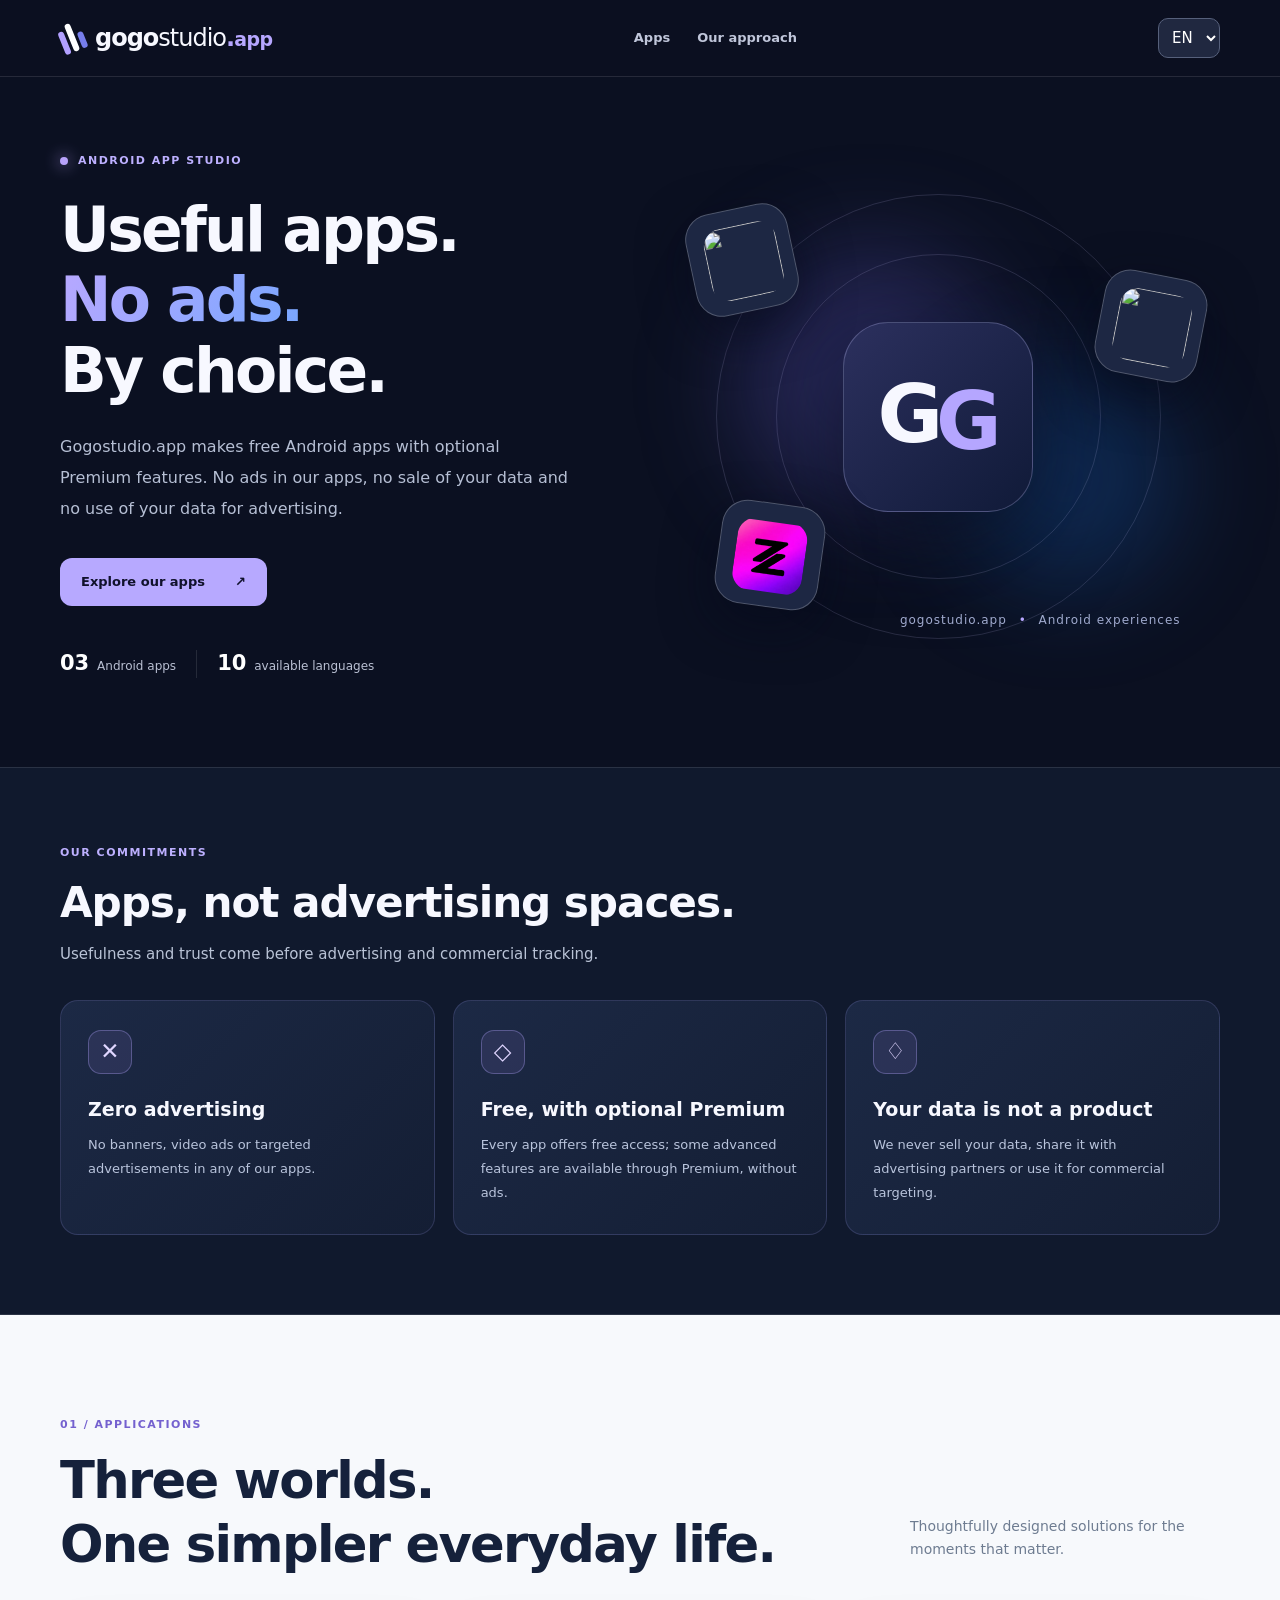
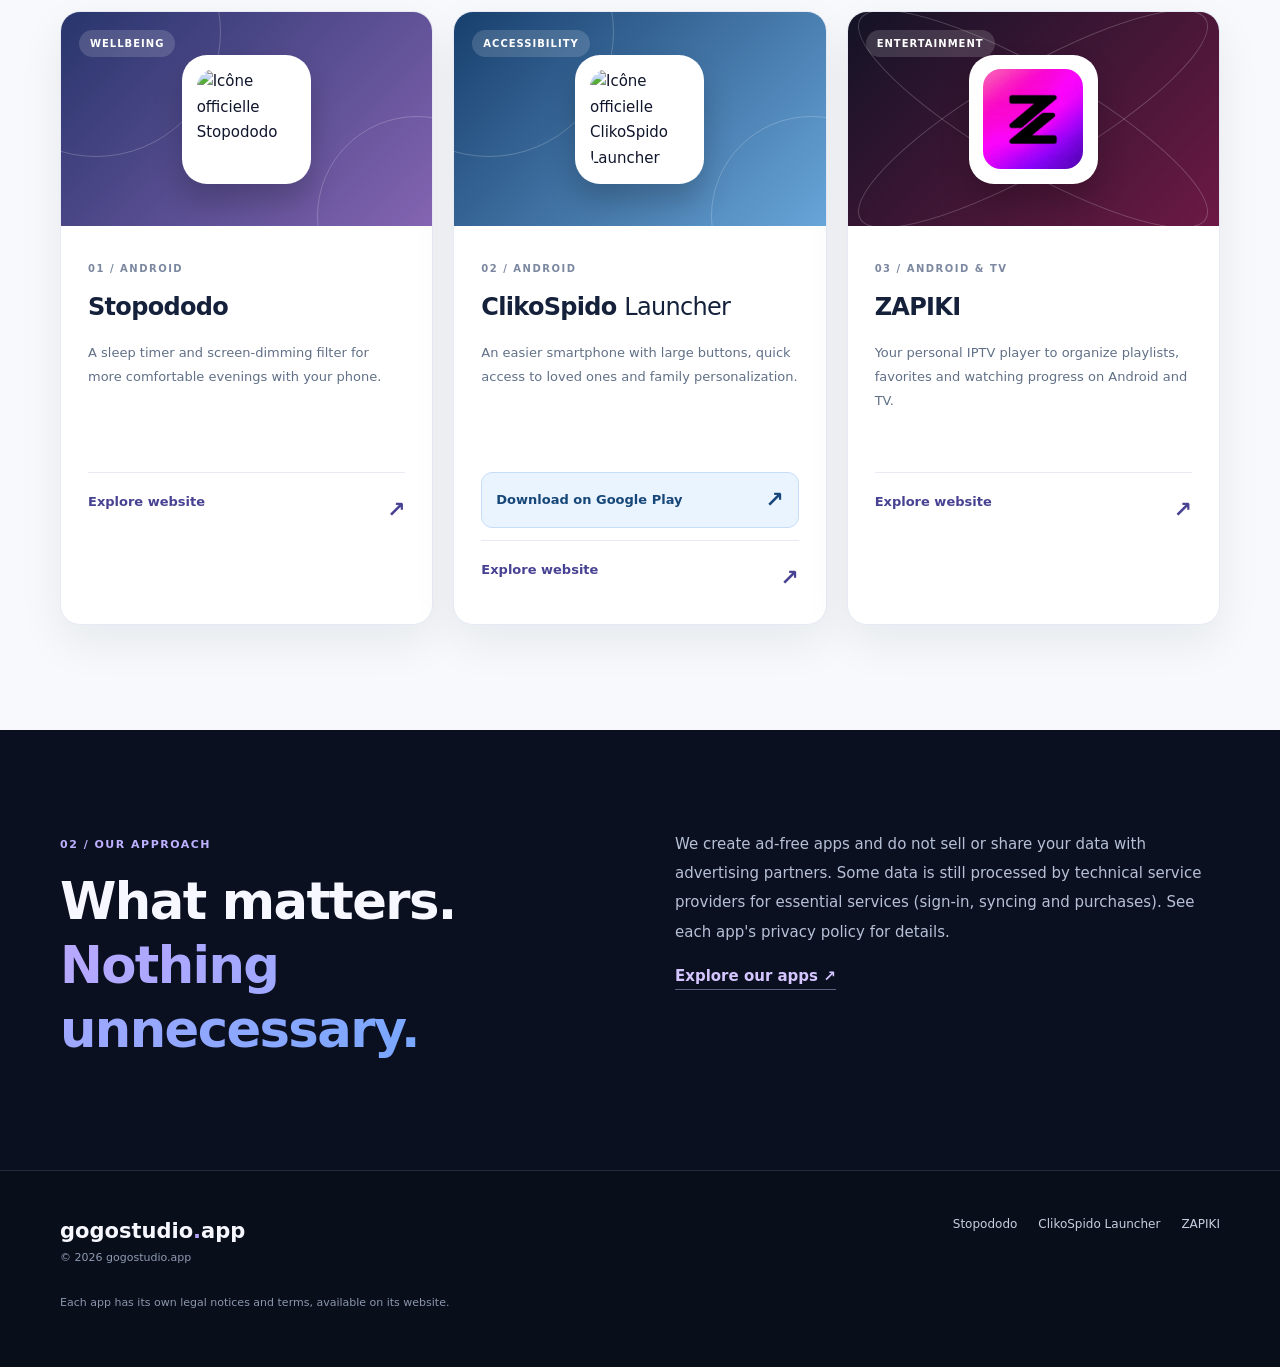
==== commit d2fa1262: "feat(clikospido): show multilingual direct Google Play download on studio homepage" ====
--- a/index.html
+++ b/index.html
@@ -2,9 +2,10 @@
 <html lang="fr">
 <head>
   <meta charset="utf-8">
+  <meta name="naver-site-verification" content="d15866efb93345b67ef02d4049f002f5fadf2eb5">
   <meta name="viewport" content="width=device-width,initial-scale=1">
   <meta name="theme-color" content="#0b1021">
-  <meta name="description" content="Gogostudio.app crée des applications Android gratuites, sans publicité, avec des fonctionnalités Premium optionnelles et sans exploitation publicitaire de vos données.">
+  <meta name="description" content="Gogostudio.app crée des applications Android gratuites sans publicité, avec Premium facultatif et sans exploitation publicitaire de vos données.">
   <meta name="robots" content="index,follow,max-image-preview:large">
   <link rel="canonical" href="https://gogostudio.app/">
   <link rel="icon" type="image/svg+xml" href="favicon.svg">
@@ -13,7 +14,7 @@
   <meta property="og:title" content="Gogostudio.app — Applications Android gratuites, sans publicité">
   <meta property="og:description" content="Stopododo, ClikoSpido Launcher et ZAPIKI : applications gratuites, sans publicité, Premium optionnel et respect de la vie privée.">
   <meta property="og:url" content="https://gogostudio.app/">
-  <title>Gogostudio.app — Applications Android gratuites, sans publicité</title>
+  <title>Gogostudio.app | Applis Android gratuites sans publicité</title>
   <script type="application/ld+json">{"@context":"https://schema.org","@type":"WebSite","name":"gogostudio.app","url":"https://gogostudio.app/","inLanguage":["fr","en","es","it","de","nl","pt","ar","ja","ko"]}</script>
   <script defer src="app.js"></script>
 </head>
@@ -60,7 +61,7 @@
         <div class="section-header"><div><p class="section-index">01 / APPLICATIONS</p><h2 id="products-title" data-i18n-html="appsTitle">Trois univers.<br>Un quotidien simplifié.</h2></div><p data-i18n="appsIntro">Des solutions pensées avec soin, pour vous accompagner là où vous en avez besoin.</p></div>
         <div class="product-grid">
           <article class="product-card stopododo"><div class="card-banner"><span class="card-tag" data-i18n="tagSleep">BIEN-ÊTRE</span><a class="product-image product-image-link" href="stopododo/" aria-label="Ouvrir le site officiel Stopododo"><img src="stopododo/assets/img/brand-icon.webp" width="100" height="100" alt="Icône officielle Stopododo" loading="lazy"></a><div class="moon moon-one"></div><div class="moon moon-two"></div></div><div class="card-content"><p class="kicker">01 / ANDROID</p><h3>Stopododo</h3><p data-i18n="stopDesc">Un minuteur de sommeil et un filtre de luminosité pour profiter de vos soirées sur smartphone, à votre rythme.</p><a class="card-link" href="stopododo/" data-slug="stopododo"><span data-i18n="visit">Explorer le site</span><span aria-hidden="true">↗</span></a></div></article>
-          <article class="product-card clikospido"><div class="card-banner"><span class="card-tag" data-i18n="tagSimple">ACCESSIBILITÉ</span><a class="product-image product-image-link" href="clikospido/" aria-label="Ouvrir le site officiel ClikoSpido Launcher"><img src="clikospido/assets/logo.webp" width="100" height="100" alt="Icône officielle ClikoSpido Launcher" loading="lazy"></a><div class="rings ring-one"></div><div class="rings ring-two"></div></div><div class="card-content"><p class="kicker">02 / ANDROID</p><h3>ClikoSpido <span>Launcher</span></h3><p data-i18n="clikoDesc">Le smartphone plus accessible : grandes touches, proches à portée de main et personnalisation pour toute la famille.</p><a class="card-link" href="clikospido/" data-slug="clikospido"><span data-i18n="visit">Explorer le site</span><span aria-hidden="true">↗</span></a></div></article>
+          <article class="product-card clikospido"><div class="card-banner"><span class="card-tag" data-i18n="tagSimple">ACCESSIBILITÉ</span><a class="product-image product-image-link" href="clikospido/" aria-label="Ouvrir le site officiel ClikoSpido Launcher"><img src="clikospido/assets/logo.webp" width="100" height="100" alt="Icône officielle ClikoSpido Launcher" loading="lazy"></a><div class="rings ring-one"></div><div class="rings ring-two"></div></div><div class="card-content"><p class="kicker">02 / ANDROID</p><h3>ClikoSpido <span>Launcher</span></h3><p data-i18n="clikoDesc">Le smartphone plus accessible : grandes touches, proches à portée de main et personnalisation pour toute la famille.</p><a class="card-link card-link-play" href="https://play.google.com/store/apps/details?id=com.kama54.easysenior" target="_blank" rel="noopener noreferrer" aria-label="Google Play — ClikoSpido Launcher"><span data-i18n="downloadCliko">Télécharger sur Google Play</span><span aria-hidden="true">↗</span></a><a class="card-link" href="clikospido/" data-slug="clikospido"><span data-i18n="visit">Explorer le site</span><span aria-hidden="true">↗</span></a></div></article>
           <article class="product-card zapiki"><div class="card-banner"><span class="card-tag" data-i18n="tagMedia">MULTIMÉDIA</span><a class="product-image product-image-link" href="zapiki/" aria-label="Ouvrir le site officiel ZAPIKI"><img src="assets/zapiki-icon.webp" width="100" height="100" alt="Icône officielle ZAPIKI" loading="lazy"></a><div class="beam beam-one"></div><div class="beam beam-two"></div></div><div class="card-content"><p class="kicker">03 / ANDROID &amp; TV</p><h3>ZAPIKI</h3><p data-i18n="zapDesc">Votre lecteur IPTV personnel pour organiser vos playlists, vos favoris et votre progression sur Android et TV.</p><a class="card-link" href="zapiki/" data-slug="zapiki"><span data-i18n="visit">Explorer le site</span><span aria-hidden="true">↗</span></a></div></article>
         </div>
       </div>
--- a/styles.css
+++ b/styles.css
@@ -8,3 +8,7 @@
   .brand{font-size:18px;letter-spacing:-.75px}
   .hero-caption{right:3%;font-size:9px;letter-spacing:.045em;white-space:nowrap}
 }
+
+/* Bouton Google Play pour ClikoSpido, sans changer les autres cartes. */
+.card-link.card-link-play{align-items:center;padding:12px 14px;margin:2px 0 12px;background:#eaf4ff;border:1px solid #c7def9;border-radius:11px;color:#164778;line-height:1.35}
+.card-link.card-link-play:hover{background:#dcedff}
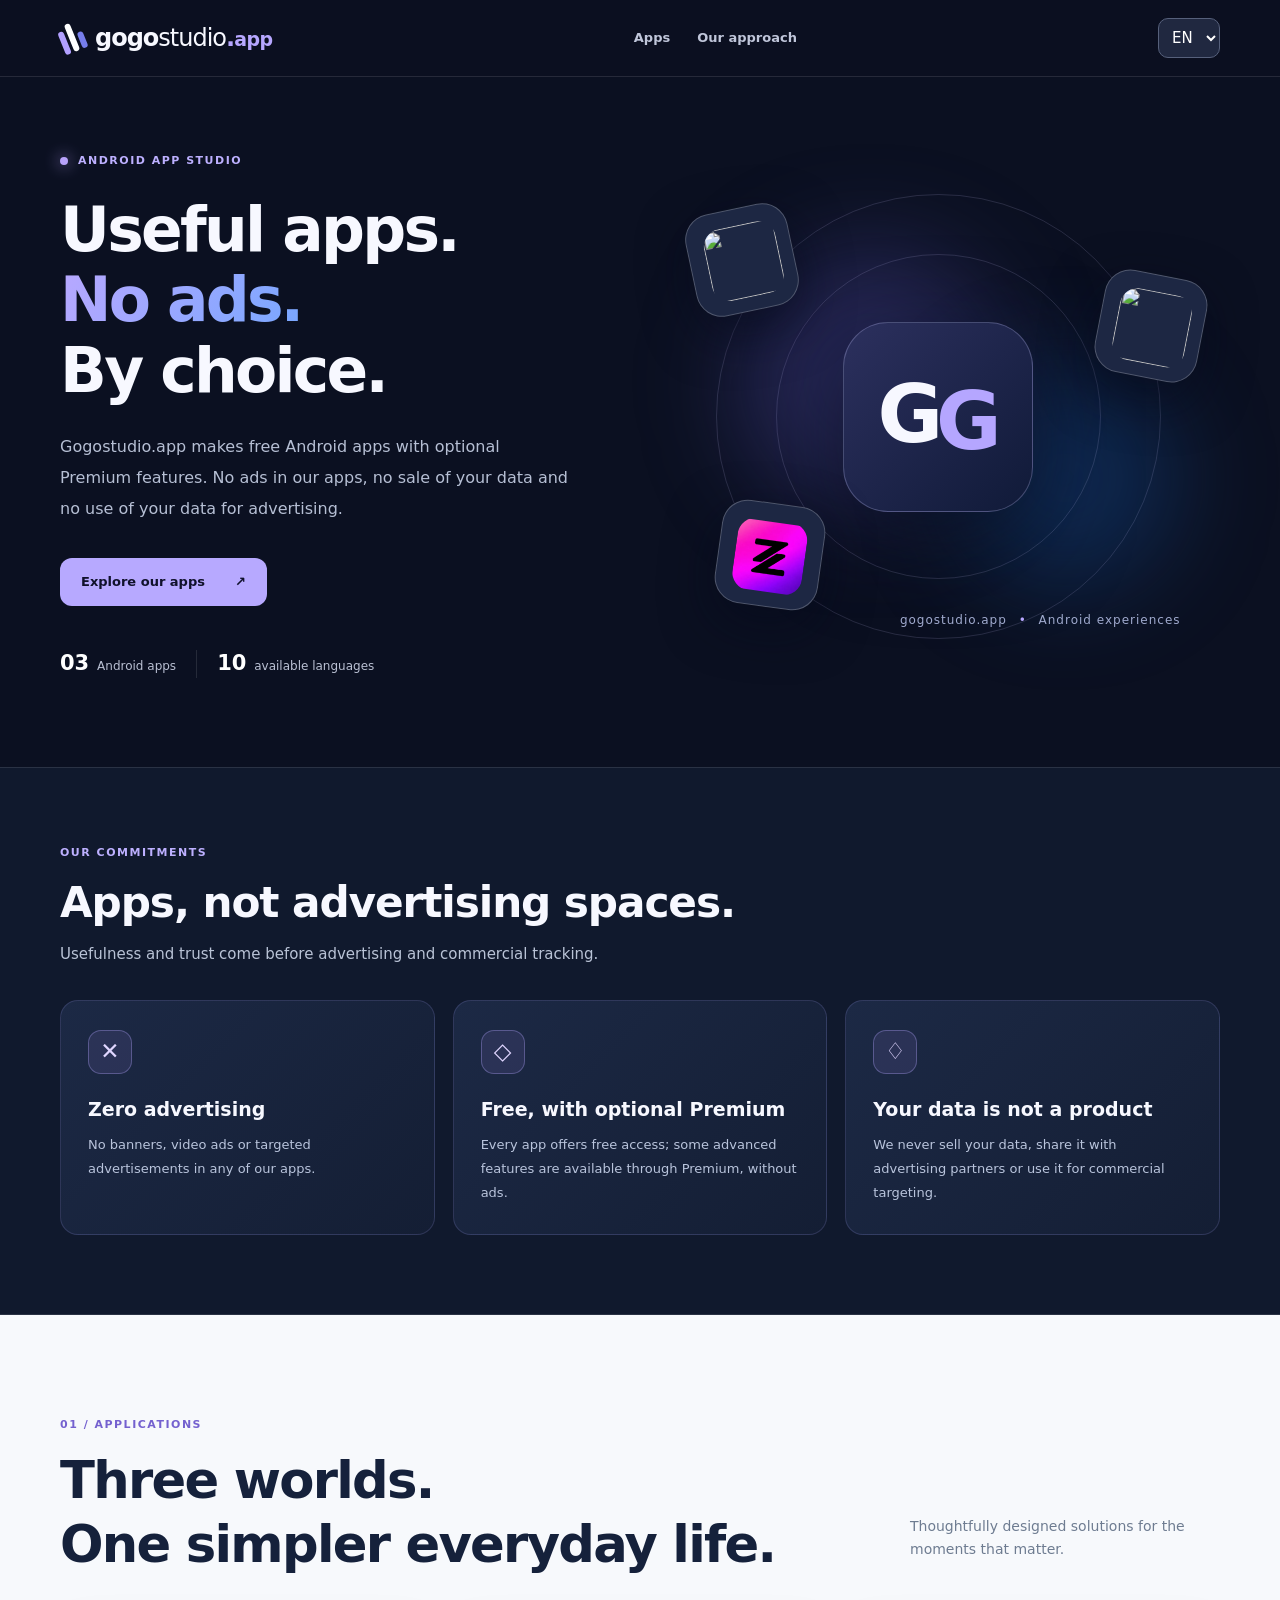
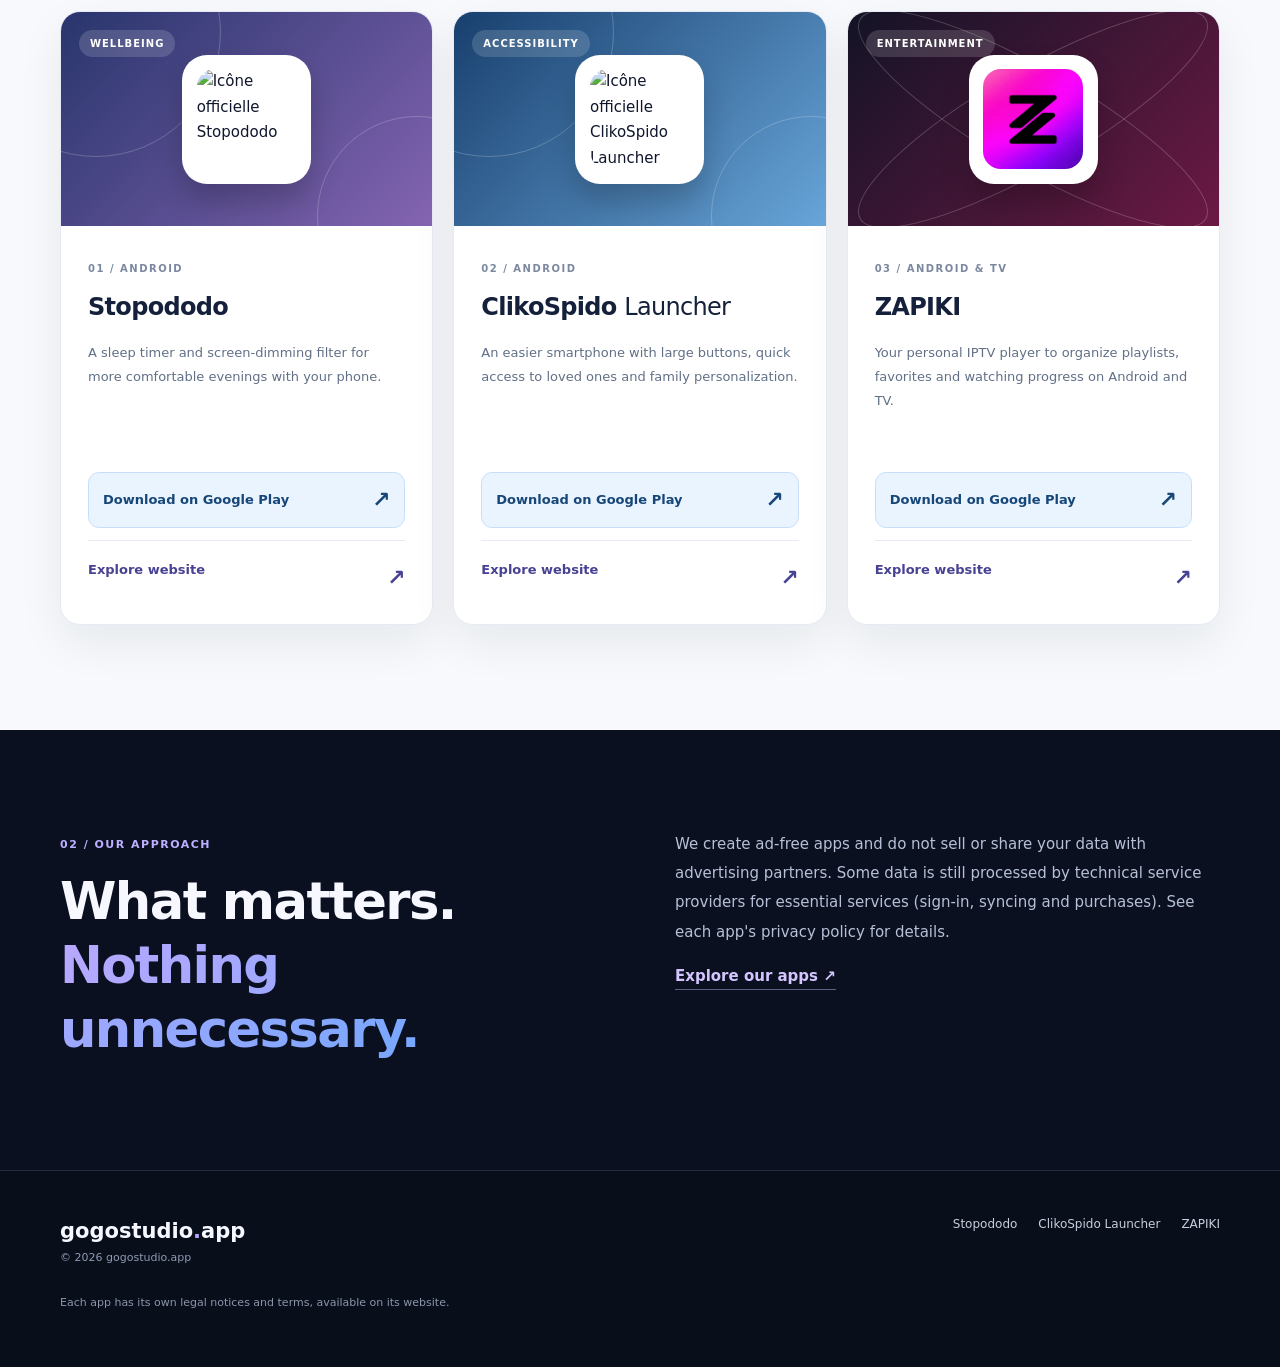
==== commit 51b878df: "Les trois applications GogoStudio.app sont disponibles sur Google Play" ====
--- a/index.html
+++ b/index.html
@@ -5,14 +5,14 @@
   <meta name="naver-site-verification" content="d15866efb93345b67ef02d4049f002f5fadf2eb5">
   <meta name="viewport" content="width=device-width,initial-scale=1">
   <meta name="theme-color" content="#0b1021">
-  <meta name="description" content="Gogostudio.app crée des applications Android gratuites sans publicité, avec Premium facultatif et sans exploitation publicitaire de vos données.">
+  <meta name="description" content="Stopododo, ClikoSpido Launcher et ZAPIKI : trois applications Android disponibles sur Google Play, gratuites sans publicité, avec Premium facultatif.">
   <meta name="robots" content="index,follow,max-image-preview:large">
   <link rel="canonical" href="https://gogostudio.app/">
   <link rel="icon" type="image/svg+xml" href="favicon.svg">
   <link rel="stylesheet" href="styles.css">
   <meta property="og:type" content="website">
   <meta property="og:title" content="Gogostudio.app — Applications Android gratuites, sans publicité">
-  <meta property="og:description" content="Stopododo, ClikoSpido Launcher et ZAPIKI : applications gratuites, sans publicité, Premium optionnel et respect de la vie privée.">
+  <meta property="og:description" content="Stopododo, ClikoSpido Launcher et ZAPIKI sont disponibles sur Google Play : applications gratuites sans publicité, avec Premium optionnel.">
   <meta property="og:url" content="https://gogostudio.app/">
   <title>Gogostudio.app | Applis Android gratuites sans publicité</title>
   <script type="application/ld+json">{"@context":"https://schema.org","@type":"WebSite","name":"gogostudio.app","url":"https://gogostudio.app/","inLanguage":["fr","en","es","it","de","nl","pt","ar","ja","ko"]}</script>
@@ -60,9 +60,9 @@
       <div class="wrap">
         <div class="section-header"><div><p class="section-index">01 / APPLICATIONS</p><h2 id="products-title" data-i18n-html="appsTitle">Trois univers.<br>Un quotidien simplifié.</h2></div><p data-i18n="appsIntro">Des solutions pensées avec soin, pour vous accompagner là où vous en avez besoin.</p></div>
         <div class="product-grid">
-          <article class="product-card stopododo"><div class="card-banner"><span class="card-tag" data-i18n="tagSleep">BIEN-ÊTRE</span><a class="product-image product-image-link" href="stopododo/" aria-label="Ouvrir le site officiel Stopododo"><img src="stopododo/assets/img/brand-icon.webp" width="100" height="100" alt="Icône officielle Stopododo" loading="lazy"></a><div class="moon moon-one"></div><div class="moon moon-two"></div></div><div class="card-content"><p class="kicker">01 / ANDROID</p><h3>Stopododo</h3><p data-i18n="stopDesc">Un minuteur de sommeil et un filtre de luminosité pour profiter de vos soirées sur smartphone, à votre rythme.</p><a class="card-link" href="stopododo/" data-slug="stopododo"><span data-i18n="visit">Explorer le site</span><span aria-hidden="true">↗</span></a></div></article>
-          <article class="product-card clikospido"><div class="card-banner"><span class="card-tag" data-i18n="tagSimple">ACCESSIBILITÉ</span><a class="product-image product-image-link" href="clikospido/" aria-label="Ouvrir le site officiel ClikoSpido Launcher"><img src="clikospido/assets/logo.webp" width="100" height="100" alt="Icône officielle ClikoSpido Launcher" loading="lazy"></a><div class="rings ring-one"></div><div class="rings ring-two"></div></div><div class="card-content"><p class="kicker">02 / ANDROID</p><h3>ClikoSpido <span>Launcher</span></h3><p data-i18n="clikoDesc">Le smartphone plus accessible : grandes touches, proches à portée de main et personnalisation pour toute la famille.</p><a class="card-link card-link-play" href="https://play.google.com/store/apps/details?id=com.kama54.easysenior" target="_blank" rel="noopener noreferrer" aria-label="Google Play — ClikoSpido Launcher"><span data-i18n="downloadCliko">Télécharger sur Google Play</span><span aria-hidden="true">↗</span></a><a class="card-link" href="clikospido/" data-slug="clikospido"><span data-i18n="visit">Explorer le site</span><span aria-hidden="true">↗</span></a></div></article>
-          <article class="product-card zapiki"><div class="card-banner"><span class="card-tag" data-i18n="tagMedia">MULTIMÉDIA</span><a class="product-image product-image-link" href="zapiki/" aria-label="Ouvrir le site officiel ZAPIKI"><img src="assets/zapiki-icon.webp" width="100" height="100" alt="Icône officielle ZAPIKI" loading="lazy"></a><div class="beam beam-one"></div><div class="beam beam-two"></div></div><div class="card-content"><p class="kicker">03 / ANDROID &amp; TV</p><h3>ZAPIKI</h3><p data-i18n="zapDesc">Votre lecteur IPTV personnel pour organiser vos playlists, vos favoris et votre progression sur Android et TV.</p><a class="card-link" href="zapiki/" data-slug="zapiki"><span data-i18n="visit">Explorer le site</span><span aria-hidden="true">↗</span></a></div></article>
+          <article class="product-card stopododo"><div class="card-banner"><span class="card-tag" data-i18n="tagSleep">BIEN-ÊTRE</span><a class="product-image product-image-link" href="stopododo/" aria-label="Ouvrir le site officiel Stopododo"><img src="stopododo/assets/img/brand-icon.webp" width="100" height="100" alt="Icône officielle Stopododo" loading="lazy"></a><div class="moon moon-one"></div><div class="moon moon-two"></div></div><div class="card-content"><p class="kicker">01 / ANDROID</p><h3>Stopododo</h3><p data-i18n="stopDesc">Un minuteur de sommeil et un filtre de luminosité pour profiter de vos soirées sur smartphone, à votre rythme.</p><a class="card-link card-link-play" href="https://play.google.com/store/apps/details?id=com.gogostudio.stopododo" target="_blank" rel="noopener noreferrer" aria-label="Google Play — Stopododo"><span data-i18n="downloadPlay">Télécharger sur Google Play</span><span aria-hidden="true">↗</span></a><a class="card-link" href="stopododo/" data-slug="stopododo"><span data-i18n="visit">Explorer le site</span><span aria-hidden="true">↗</span></a></div></article>
+          <article class="product-card clikospido"><div class="card-banner"><span class="card-tag" data-i18n="tagSimple">ACCESSIBILITÉ</span><a class="product-image product-image-link" href="clikospido/" aria-label="Ouvrir le site officiel ClikoSpido Launcher"><img src="clikospido/assets/logo.webp" width="100" height="100" alt="Icône officielle ClikoSpido Launcher" loading="lazy"></a><div class="rings ring-one"></div><div class="rings ring-two"></div></div><div class="card-content"><p class="kicker">02 / ANDROID</p><h3>ClikoSpido <span>Launcher</span></h3><p data-i18n="clikoDesc">Le smartphone plus accessible : grandes touches, proches à portée de main et personnalisation pour toute la famille.</p><a class="card-link card-link-play" href="https://play.google.com/store/apps/details?id=com.kama54.easysenior" target="_blank" rel="noopener noreferrer" aria-label="Google Play — ClikoSpido Launcher"><span data-i18n="downloadPlay">Télécharger sur Google Play</span><span aria-hidden="true">↗</span></a><a class="card-link" href="clikospido/" data-slug="clikospido"><span data-i18n="visit">Explorer le site</span><span aria-hidden="true">↗</span></a></div></article>
+          <article class="product-card zapiki"><div class="card-banner"><span class="card-tag" data-i18n="tagMedia">MULTIMÉDIA</span><a class="product-image product-image-link" href="zapiki/" aria-label="Ouvrir le site officiel ZAPIKI"><img src="assets/zapiki-icon.webp" width="100" height="100" alt="Icône officielle ZAPIKI" loading="lazy"></a><div class="beam beam-one"></div><div class="beam beam-two"></div></div><div class="card-content"><p class="kicker">03 / ANDROID &amp; TV</p><h3>ZAPIKI</h3><p data-i18n="zapDesc">Votre lecteur IPTV personnel pour organiser vos playlists, vos favoris et votre progression sur Android et TV.</p><a class="card-link card-link-play" href="https://play.google.com/store/apps/details?id=com.zapiki.tv" target="_blank" rel="noopener noreferrer" aria-label="Google Play — ZAPIKI"><span data-i18n="downloadPlay">Télécharger sur Google Play</span><span aria-hidden="true">↗</span></a><a class="card-link" href="zapiki/" data-slug="zapiki"><span data-i18n="visit">Explorer le site</span><span aria-hidden="true">↗</span></a></div></article>
         </div>
       </div>
     </section>
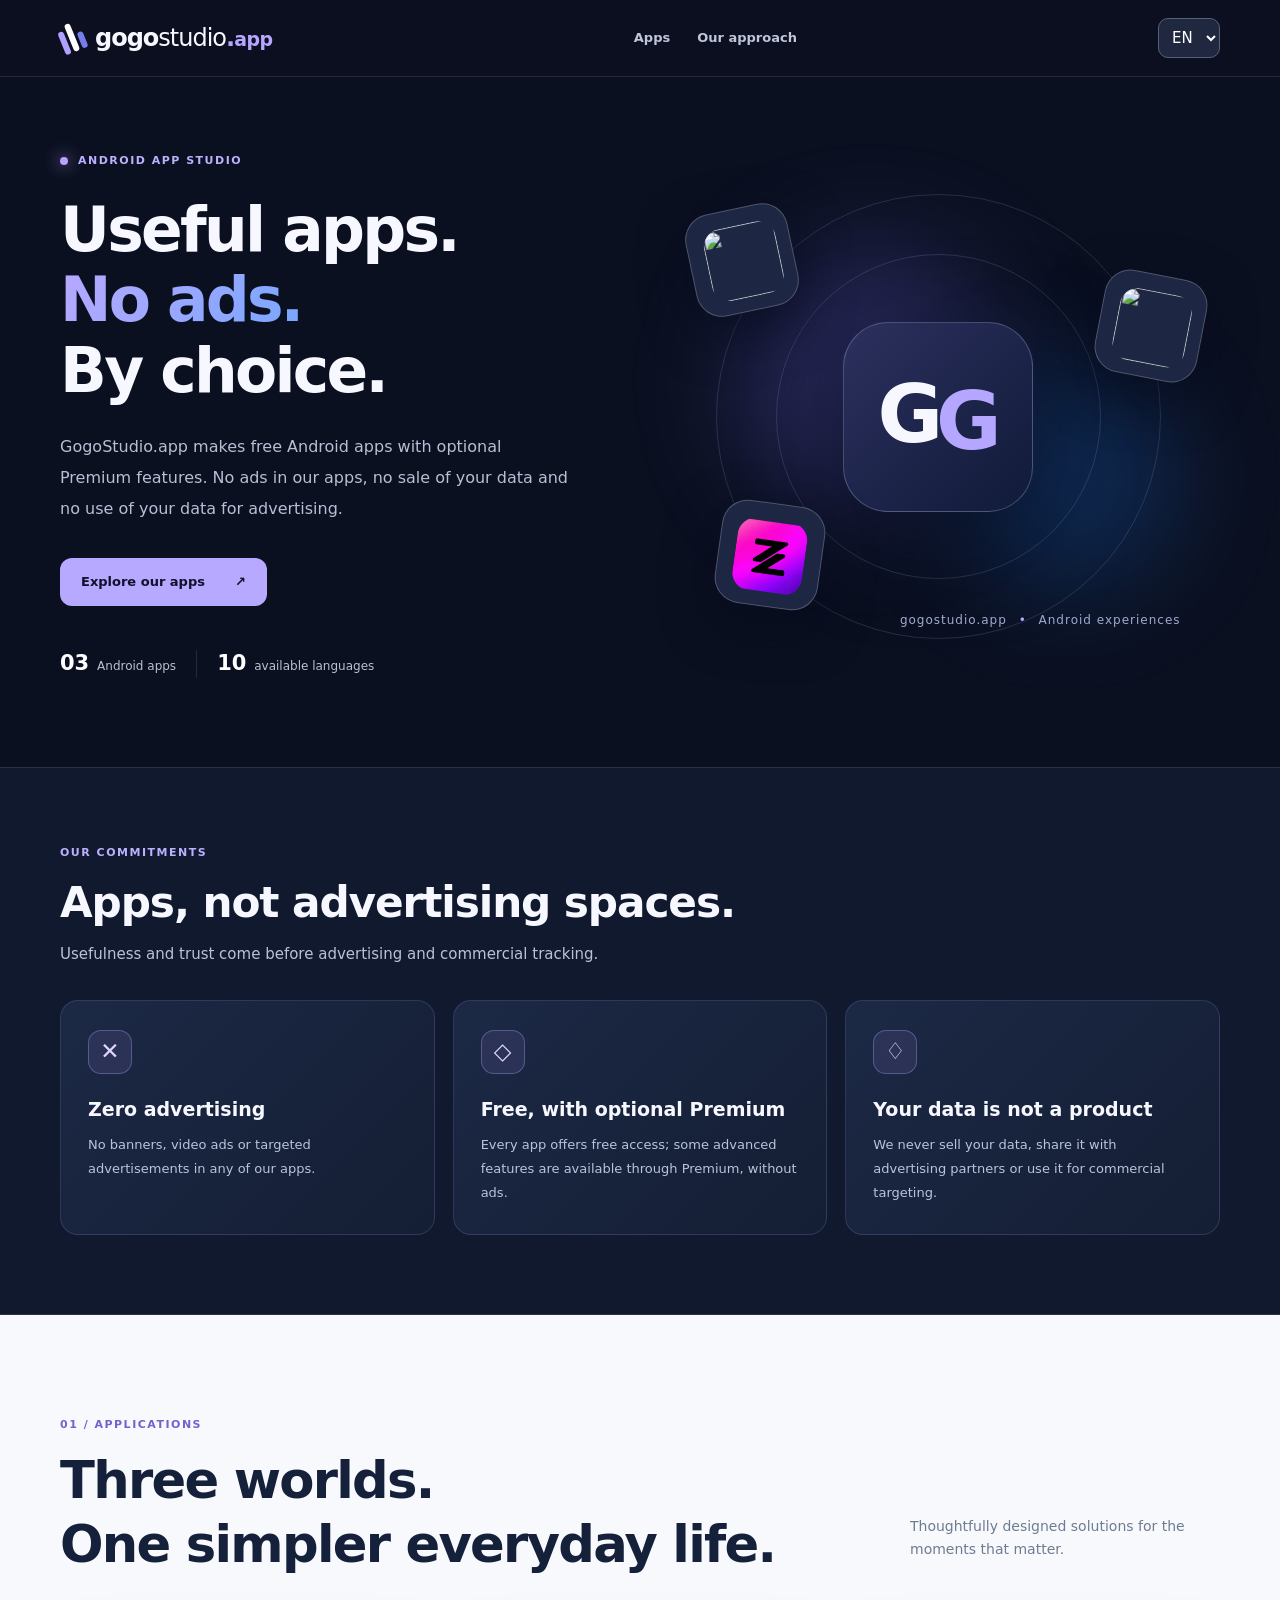
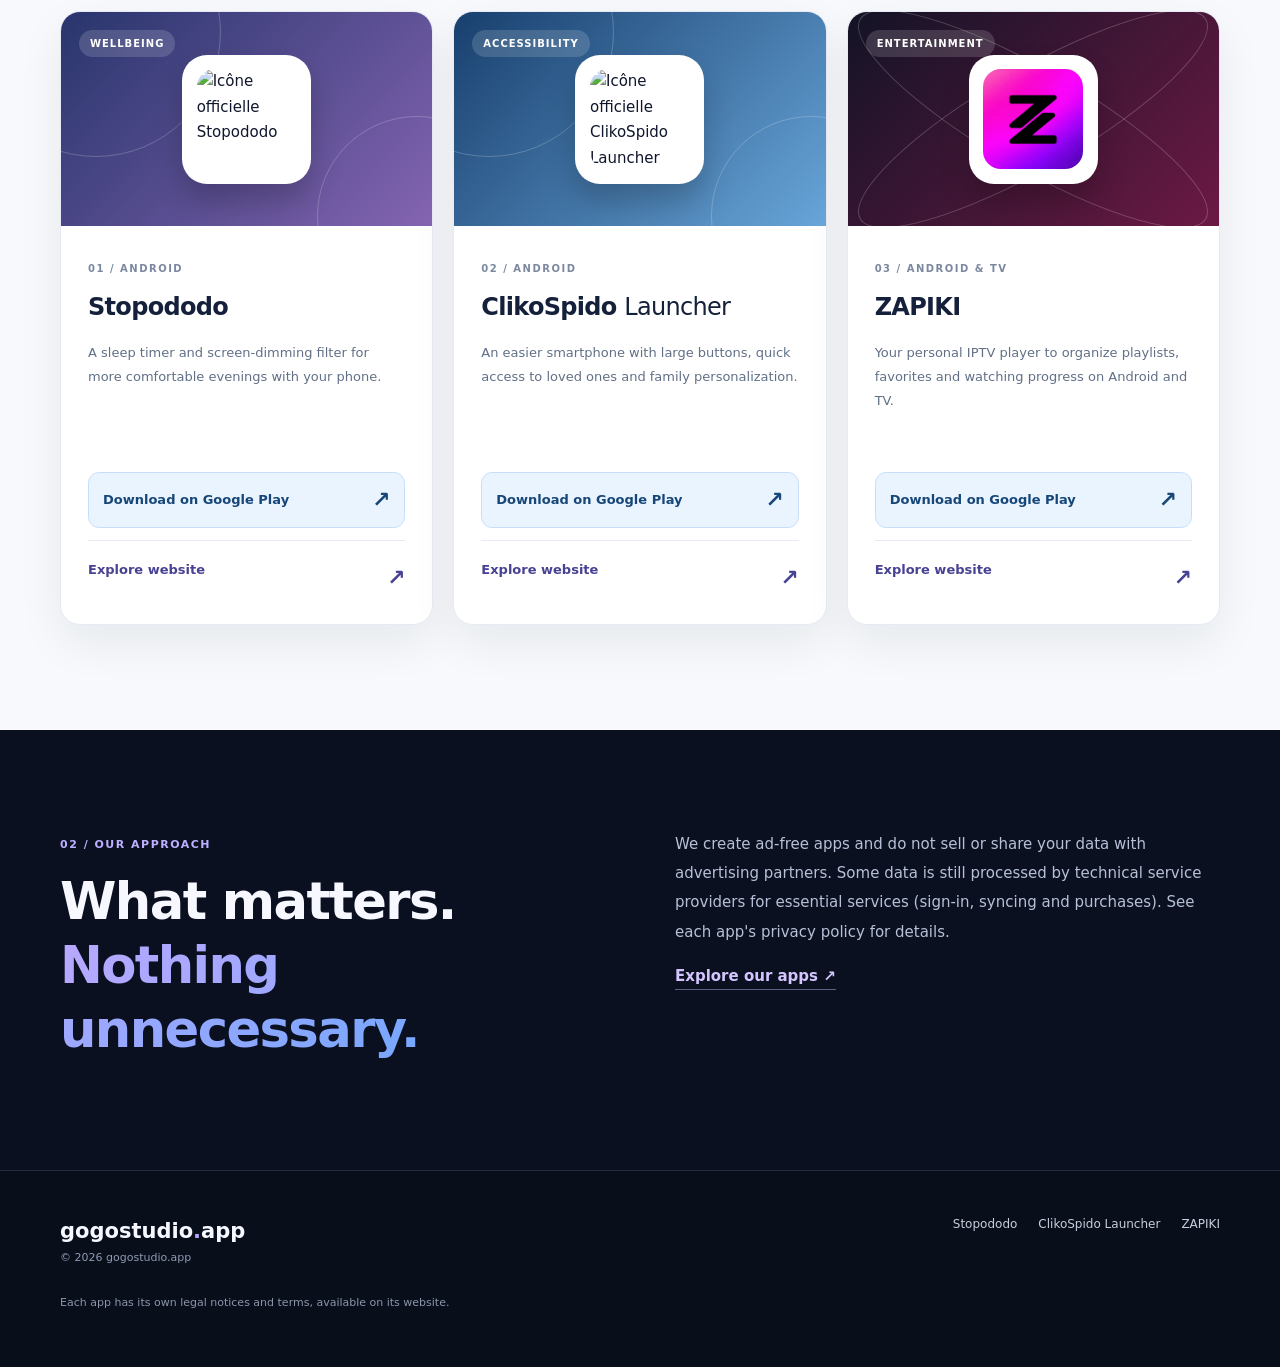
==== commit 055323b9: "Harmoniser la marque GogoStudio.app sur le site officiel" ====
--- a/index.html
+++ b/index.html
@@ -11,10 +11,10 @@
   <link rel="icon" type="image/svg+xml" href="favicon.svg">
   <link rel="stylesheet" href="styles.css">
   <meta property="og:type" content="website">
-  <meta property="og:title" content="Gogostudio.app — Applications Android gratuites, sans publicité">
+  <meta property="og:title" content="GogoStudio.app — Applications Android gratuites, sans publicité">
   <meta property="og:description" content="Stopododo, ClikoSpido Launcher et ZAPIKI sont disponibles sur Google Play : applications gratuites sans publicité, avec Premium optionnel.">
   <meta property="og:url" content="https://gogostudio.app/">
-  <title>Gogostudio.app | Applis Android gratuites sans publicité</title>
+  <title>GogoStudio.app | Applis Android gratuites sans publicité</title>
   <script type="application/ld+json">{"@context":"https://schema.org","@type":"WebSite","name":"gogostudio.app","url":"https://gogostudio.app/","inLanguage":["fr","en","es","it","de","nl","pt","ar","ja","ko"]}</script>
   <script defer src="app.js"></script>
 </head>
@@ -22,7 +22,7 @@
   <a class="skip" href="#applications">Aller aux applications</a>
   <header class="topbar">
     <div class="wrap topbar-inner">
-      <a class="brand" href="./" aria-label="Gogostudio.app — accueil"><span class="brand-mark" aria-hidden="true"><span></span><span></span><span></span></span><span>gogo<span class="brand-light">studio</span><span class="brand-dot">.</span><span class="brand-app">app</span></span></a>
+      <a class="brand" href="./" aria-label="GogoStudio.app — accueil"><span class="brand-mark" aria-hidden="true"><span></span><span></span><span></span></span><span>gogo<span class="brand-light">studio</span><span class="brand-dot">.</span><span class="brand-app">app</span></span></a>
       <nav aria-label="Menu principal"><a href="#applications" data-i18n="navApps">Applications</a><a href="#about" data-i18n="navAbout">Notre approche</a></nav>
       <label class="lang-box"><span class="sr-only">Langue / Language</span><select id="lang" aria-label="Langue du site"><option value="fr">FR</option><option value="en">EN</option><option value="es">ES</option><option value="it">IT</option><option value="de">DE</option><option value="nl">NL</option><option value="pt">PT</option><option value="ar">AR</option><option value="ja">JA</option><option value="ko">KO</option></select></label>
     </div>
@@ -32,7 +32,7 @@
       <div class="hero-copy">
         <span class="eyebrow"><i></i><span data-i18n="eyebrow">LE STUDIO D'APPLICATIONS ANDROID</span></span>
         <h1 data-i18n-html="heroTitle">Des applications utiles.<br><em>Sans publicité.</em><br>Par choix.</h1>
-        <p class="hero-sub" data-i18n="heroSub">Gogostudio.app développe des applications Android gratuites, avec des fonctions Premium optionnelles. Aucune publicité dans nos applications, aucune revente ni utilisation publicitaire de vos données.</p>
+        <p class="hero-sub" data-i18n="heroSub">GogoStudio.app développe des applications Android gratuites, avec des fonctions Premium optionnelles. Aucune publicité dans nos applications, aucune revente ni utilisation publicitaire de vos données.</p>
         <a class="cta" href="#applications"><span data-i18n="discover">Découvrir nos applications</span><span aria-hidden="true">↗</span></a>
         <div class="trust"><span><b>03</b> <span data-i18n="threeApps">applications Android</span></span><span class="trust-line"></span><span><b>10</b> <span data-i18n="tenLang">langues disponibles</span></span></div>
       </div>
